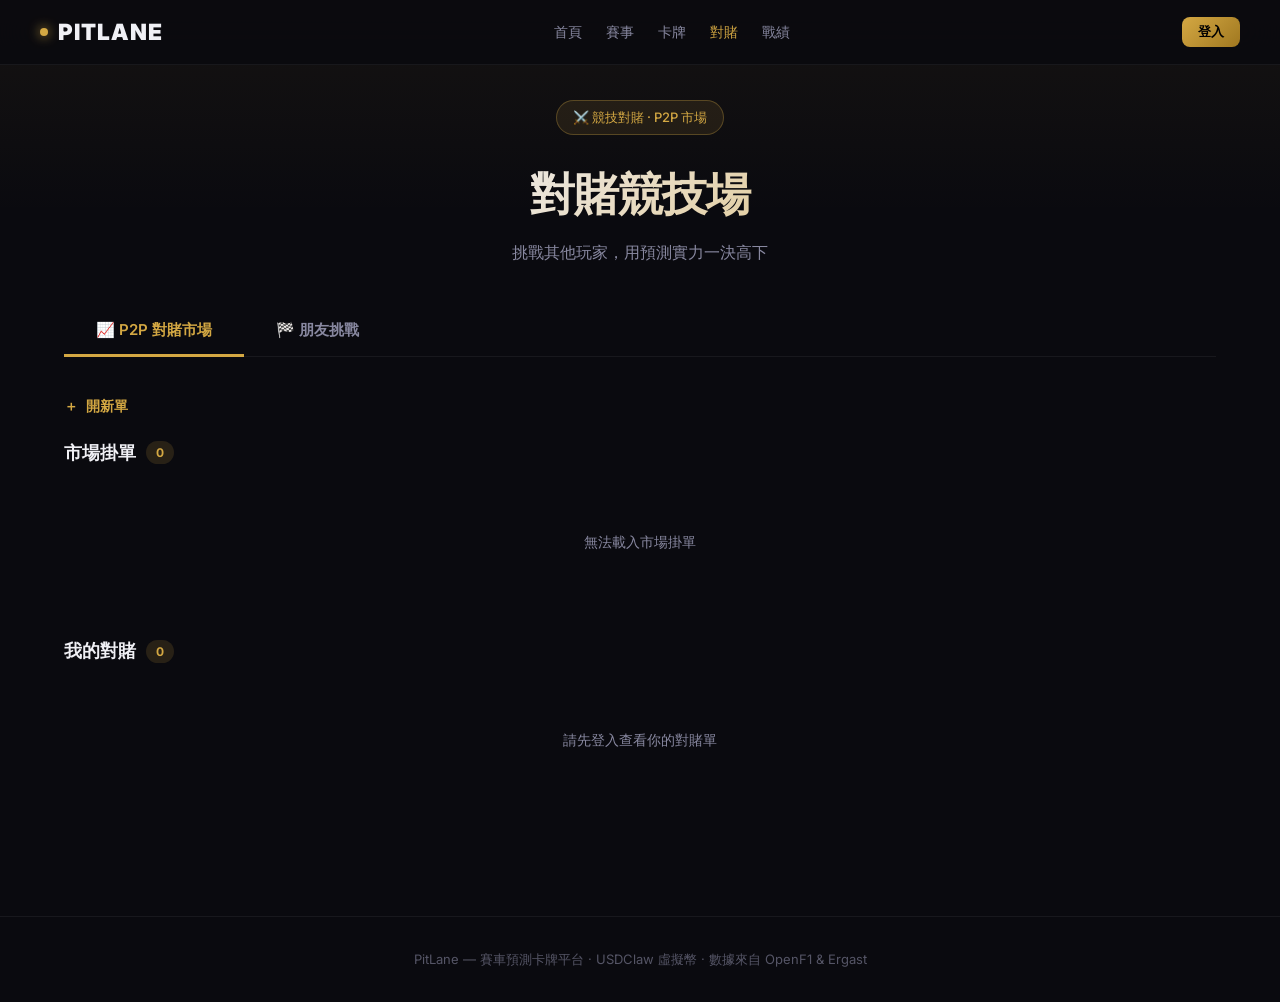
==== static/battle.html @ 436e1d00 "feat: PitLane v2 — 完整賽車預測平台，接近 PMF 後端新增： - 車手技能系統（被動+主動技能，15位車手完整資料） - 14條賽道完整資料庫（難度/超車/進站重要性/天氣/策略）" ====
<!DOCTYPE html>
<html lang="zh-TW">
<head>
<meta charset="UTF-8">
<meta name="viewport" content="width=device-width, initial-scale=1.0">
<title>PitLane — 對賭競技場</title>
<link href="https://fonts.googleapis.com/css2?family=Inter:wght@400;500;600;700;900&display=swap" rel="stylesheet">
<link rel="stylesheet" href="/static/assets/css/style.css">
<style>
/* ─── BATTLE PAGE SPECIFIC ─── */
.battle-hero {
  padding: 100px 0 40px;
  background: linear-gradient(180deg, rgba(212,168,67,0.06) 0%, transparent 70%);
  text-align: center;
}
.battle-hero h1 {
  font-size: 2.8rem; font-weight: 900;
  background: linear-gradient(135deg, var(--text-primary) 30%, var(--gold));
  -webkit-background-clip: text; -webkit-text-fill-color: transparent;
  margin-bottom: 10px;
}
.battle-hero p { color: var(--text-secondary); font-size: 1rem; }

/* ─── TABS ─── */
.tab-bar {
  display: flex; gap: 0; border-bottom: 1px solid var(--border);
  margin-bottom: 36px;
}
.tab-btn {
  padding: 14px 32px; background: transparent; border: none;
  color: var(--text-secondary); font-size: 15px; font-weight: 600;
  cursor: pointer; font-family: var(--font);
  border-bottom: 3px solid transparent; margin-bottom: -1px;
  transition: all 0.2s;
}
.tab-btn:hover { color: var(--text-primary); }
.tab-btn.active { color: var(--gold); border-bottom-color: var(--gold); }
.tab-pane { display: none; }
.tab-pane.active { display: block; }

/* ─── FORM PANEL ─── */
.form-panel {
  background: var(--bg-card); border: 1px solid var(--border-gold);
  border-radius: var(--radius); padding: 28px; margin-bottom: 28px;
}
.form-panel h3 { color: var(--gold); margin-bottom: 20px; font-size: 1.1rem; }
.form-row {
  display: grid; grid-template-columns: 1fr 1fr; gap: 16px; margin-bottom: 16px;
}
.form-row.three { grid-template-columns: 1fr 1fr 1fr; }
.form-group { display: flex; flex-direction: column; gap: 6px; }
.form-group label { color: var(--text-secondary); font-size: 13px; font-weight: 500; }
.form-group select,
.form-group input[type="number"],
.form-group input[type="text"] {
  padding: 10px 14px; background: var(--bg-secondary);
  border: 1px solid var(--border); border-radius: var(--radius-sm);
  color: var(--text-primary); font-size: 14px; font-family: var(--font);
  transition: border-color 0.2s;
}
.form-group select:focus,
.form-group input:focus { outline: none; border-color: var(--gold); }
.form-group select option { background: var(--bg-secondary); }
.form-actions-row {
  display: flex; gap: 12px; justify-content: flex-end; margin-top: 8px;
}
.form-toggle-btn {
  display: inline-flex; align-items: center; gap: 8px;
  padding: 0; background: none; border: none;
  color: var(--gold); font-size: 14px; font-weight: 600;
  cursor: pointer; font-family: var(--font);
  transition: color 0.2s;
}
.form-toggle-btn:hover { color: var(--gold-light); }

/* ─── ORDER LIST ─── */
.section-title {
  font-size: 1.1rem; font-weight: 700; margin-bottom: 16px;
  color: var(--text-primary); display: flex; align-items: center; gap: 10px;
}
.section-title .badge {
  background: rgba(212,168,67,0.15); color: var(--gold);
  padding: 2px 10px; border-radius: 20px; font-size: 12px; font-weight: 700;
}
.order-list { display: flex; flex-direction: column; gap: 10px; margin-bottom: 36px; }
.order-card {
  background: var(--bg-card); border: 1px solid var(--border);
  border-radius: var(--radius); padding: 16px 20px;
  display: flex; align-items: center; gap: 16px;
  transition: all 0.2s;
}
.order-card:hover { border-color: var(--border-gold); }
.order-card .order-creator {
  font-size: 13px; color: var(--text-secondary); min-width: 90px;
}
.order-card .order-prediction {
  flex: 1; font-weight: 700; font-size: 14px;
}
.order-card .order-prediction span { color: var(--gold); }
.order-card .order-odds {
  background: rgba(212,168,67,0.1); color: var(--gold);
  padding: 4px 12px; border-radius: 6px; font-weight: 800; font-size: 14px;
  min-width: 60px; text-align: center;
}
.order-card .order-amount {
  color: var(--text-secondary); font-size: 13px; min-width: 100px; text-align: right;
}
.order-card .order-actions { min-width: 80px; text-align: right; }
.order-card.my-order { border-color: rgba(59,130,246,0.3); }
.order-card.my-order .order-creator { color: var(--blue); }
.status-badge {
  display: inline-flex; align-items: center; gap: 4px;
  padding: 3px 10px; border-radius: 4px;
  font-size: 11px; font-weight: 700; text-transform: uppercase;
}
.status-open { background: rgba(52,211,153,0.12); color: var(--green); }
.status-matched { background: rgba(59,130,246,0.12); color: var(--blue); }
.status-settled { background: rgba(212,168,67,0.12); color: var(--gold); }
.status-cancelled { background: rgba(255,255,255,0.06); color: var(--text-muted); }
.empty-state {
  text-align: center; padding: 48px 0; color: var(--text-secondary); font-size: 14px;
}
.empty-state .empty-icon { font-size: 2.5rem; margin-bottom: 12px; opacity: 0.4; }

/* ─── CHALLENGE CARDS ─── */
.challenge-list { display: flex; flex-direction: column; gap: 10px; margin-bottom: 36px; }
.challenge-row {
  background: var(--bg-card); border: 1px solid var(--border);
  border-radius: var(--radius); padding: 16px 20px;
  display: flex; align-items: center; gap: 16px;
  transition: all 0.2s;
}
.challenge-row:hover { border-color: var(--border-gold); }
.challenge-code {
  font-family: 'Courier New', monospace; font-weight: 900;
  color: var(--gold); font-size: 16px; letter-spacing: 0.15em;
  background: rgba(212,168,67,0.08); padding: 4px 12px; border-radius: 6px;
  cursor: pointer; min-width: 110px; text-align: center;
  transition: background 0.2s;
}
.challenge-code:hover { background: rgba(212,168,67,0.16); }
.challenge-info { flex: 1; }
.challenge-info .ch-race { font-weight: 700; font-size: 14px; margin-bottom: 2px; }
.challenge-info .ch-meta { color: var(--text-secondary); font-size: 12px; }

/* ─── INVITE INPUT ROW ─── */
.invite-row {
  display: flex; gap: 10px; align-items: stretch;
  background: var(--bg-card); border: 1px solid var(--border);
  border-radius: var(--radius); padding: 20px;
  margin-bottom: 28px;
}
.invite-row input {
  flex: 1; padding: 10px 14px; background: var(--bg-secondary);
  border: 1px solid var(--border); border-radius: var(--radius-sm);
  color: var(--text-primary); font-size: 15px; font-family: 'Courier New', monospace;
  letter-spacing: 0.1em; text-transform: uppercase;
  transition: border-color 0.2s;
}
.invite-row input:focus { outline: none; border-color: var(--gold); }
.invite-row input::placeholder { text-transform: none; letter-spacing: normal; font-family: var(--font); color: var(--text-muted); }

/* ─── BATTLE ARENA ─── */
.battle-arena {
  background: var(--bg-card); border: 1px solid var(--border-gold);
  border-radius: var(--radius); padding: 40px 32px;
  margin-bottom: 28px; overflow: hidden; position: relative;
  min-height: 240px; display: flex; align-items: center; justify-content: center;
}
.battle-arena::before {
  content: ''; position: absolute; inset: 0;
  background: radial-gradient(ellipse at center, rgba(212,168,67,0.04) 0%, transparent 70%);
  pointer-events: none;
}
.arena-idle {
  text-align: center; color: var(--text-muted);
}
.arena-idle .arena-icon { font-size: 3.5rem; margin-bottom: 12px; opacity: 0.3; }
.arena-idle p { font-size: 14px; }

.battle-stage {
  display: flex; align-items: center; justify-content: center;
  gap: 0; width: 100%; position: relative;
}
.battle-fighter {
  display: flex; flex-direction: column; align-items: center; gap: 12px;
  flex: 1; max-width: 200px;
}
.battle-fighter-card {
  background: var(--bg-secondary); border: 2px solid var(--border);
  border-radius: var(--radius); padding: 20px; text-align: center;
  width: 160px;
  transition: all 0.4s;
}
.battle-fighter-card .f-number {
  font-size: 2.5rem; font-weight: 900; color: var(--gold); opacity: 0.2;
  margin-bottom: 4px;
}
.battle-fighter-card .f-name {
  font-weight: 700; font-size: 15px; margin-bottom: 2px;
}
.battle-fighter-card .f-user {
  font-size: 11px; color: var(--text-muted);
}
.battle-fighter-card.winner {
  border-color: var(--gold);
  box-shadow: 0 0 30px rgba(212,168,67,0.35);
  background: rgba(212,168,67,0.06);
}
.battle-fighter-card.loser {
  opacity: 0.35; filter: grayscale(60%);
}

/* left card slides in from left */
.fighter-left .battle-fighter-card {
  animation: slideInLeft 0.6s cubic-bezier(0.22,1,0.36,1) forwards;
}
/* right card slides in from right */
.fighter-right .battle-fighter-card {
  animation: slideInRight 0.6s cubic-bezier(0.22,1,0.36,1) forwards;
}
@keyframes slideInLeft {
  from { transform: translateX(-120px); opacity: 0; }
  to   { transform: translateX(0);      opacity: 1; }
}
@keyframes slideInRight {
  from { transform: translateX(120px);  opacity: 0; }
  to   { transform: translateX(0);      opacity: 1; }
}

/* VS center */
.battle-vs {
  font-size: 2rem; font-weight: 900; color: var(--gold);
  letter-spacing: 0.05em; position: relative; padding: 0 24px;
  flex-shrink: 0;
  animation: vsPulse 1.4s ease-in-out infinite;
}
.battle-vs::before, .battle-vs::after {
  content: ''; position: absolute; top: 50%; left: 50%;
  transform: translate(-50%, -50%);
  border-radius: 50%;
  background: rgba(212,168,67,0.12);
}
.battle-vs::before {
  width: 70px; height: 70px;
  animation: vsRing 1.4s ease-in-out infinite;
}
.battle-vs::after {
  width: 90px; height: 90px;
  animation: vsRing 1.4s ease-in-out 0.3s infinite;
}
@keyframes vsPulse {
  0%, 100% { text-shadow: 0 0 12px rgba(212,168,67,0.6); }
  50%       { text-shadow: 0 0 28px rgba(212,168,67,1), 0 0 50px rgba(212,168,67,0.4); }
}
@keyframes vsRing {
  0%   { opacity: 0.5; transform: translate(-50%,-50%) scale(0.8); }
  100% { opacity: 0;   transform: translate(-50%,-50%) scale(1.6); }
}

/* gold sparkle on winner */
.sparkle-container {
  position: absolute; inset: 0; pointer-events: none; overflow: hidden;
}
.sparkle {
  position: absolute; width: 6px; height: 6px;
  border-radius: 50%; background: var(--gold);
  animation: sparkleFly 1.2s ease-out forwards;
}
@keyframes sparkleFly {
  0%   { opacity: 1; transform: scale(1) translate(0,0); }
  100% { opacity: 0; transform: scale(0) var(--tx) var(--ty); }
}
.winner-label {
  font-size: 12px; font-weight: 800; color: var(--gold);
  text-transform: uppercase; letter-spacing: 0.1em;
  animation: fadeIn 0.4s ease;
}
@keyframes fadeIn {
  from { opacity: 0; transform: translateY(8px); }
  to   { opacity: 1; transform: translateY(0); }
}

/* ─── CODE SHARE BOX ─── */
.code-share-box {
  display: none;
  background: rgba(212,168,67,0.06); border: 1px solid var(--border-gold);
  border-radius: var(--radius); padding: 24px; text-align: center;
  margin-top: 20px;
}
.code-share-box.visible { display: block; }
.code-share-box .big-code {
  font-family: 'Courier New', monospace; font-size: 2.2rem;
  font-weight: 900; color: var(--gold); letter-spacing: 0.2em;
  margin: 12px 0; cursor: pointer;
}
.code-share-box p { color: var(--text-secondary); font-size: 13px; margin-bottom: 8px; }
.code-copied { color: var(--green) !important; font-size: 12px; height: 16px; }

/* ─── NOTIFICATION TOAST ─── */
.toast {
  position: fixed; bottom: 32px; right: 32px; z-index: 999;
  background: var(--bg-card); border: 1px solid var(--border-gold);
  border-radius: var(--radius-sm); padding: 14px 20px;
  color: var(--text-primary); font-size: 14px; font-weight: 500;
  box-shadow: var(--shadow); display: none;
  animation: toastSlide 0.3s ease;
}
.toast.show { display: block; }
@keyframes toastSlide {
  from { opacity: 0; transform: translateY(16px); }
  to   { opacity: 1; transform: translateY(0); }
}
.toast.success { border-color: rgba(52,211,153,0.4); }
.toast.error   { border-color: rgba(232,54,78,0.4); }

/* ─── RESULT BANNER ─── */
.result-msg {
  margin-top: 12px; padding: 14px 18px;
  border-radius: var(--radius-sm); font-size: 14px;
}
.result-msg.ok {
  background: rgba(52,211,153,0.1); border: 1px solid rgba(52,211,153,0.3);
  color: var(--green);
}
.result-msg.err {
  background: rgba(232,54,78,0.1); border: 1px solid rgba(232,54,78,0.3);
  color: var(--red);
}

/* ─── RESPONSIVE ─── */
@media (max-width: 768px) {
  .form-row { grid-template-columns: 1fr; }
  .form-row.three { grid-template-columns: 1fr; }
  .order-card { flex-wrap: wrap; }
  .battle-stage { flex-direction: column; gap: 16px; }
  .battle-vs { padding: 8px 0; }
  .tab-btn { padding: 12px 18px; font-size: 14px; }
}
</style>
</head>
<body>

<!-- NAV -->
<nav class="nav">
  <div class="nav-inner">
    <a href="/" class="nav-brand"><span class="dot"></span>PITLANE</a>
    <div class="nav-links">
      <a href="/">首頁</a>
      <a href="/race">賽事</a>
      <a href="/cards">卡牌</a>
      <a href="/battle" class="active">對賭</a>
      <a href="/profile">戰績</a>
    </div>
    <div id="nav-auth" class="nav-auth"></div>
  </div>
</nav>

<!-- AUTH MODAL -->
<div class="modal-overlay" id="modal-overlay">
  <div class="modal" id="auth-modal"></div>
</div>

<!-- TOAST -->
<div class="toast" id="toast"></div>

<!-- HERO -->
<div class="battle-hero">
  <div class="container">
    <div class="hero-badge">⚔️ 競技對賭 · P2P 市場</div>
    <h1>對賭競技場</h1>
    <p>挑戰其他玩家，用預測實力一決高下</p>
  </div>
</div>

<!-- MAIN CONTENT -->
<section style="padding-bottom:80px">
  <div class="container">

    <!-- TABS -->
    <div class="tab-bar">
      <button class="tab-btn active" onclick="switchTab('p2p')">📈 P2P 對賭市場</button>
      <button class="tab-btn" onclick="switchTab('challenge')">🏁 朋友挑戰</button>
    </div>

    <!-- ══════════ P2P TAB ══════════ -->
    <div class="tab-pane active" id="tab-p2p">

      <!-- Open Order Form -->
      <div style="margin-bottom:20px">
        <button class="form-toggle-btn" onclick="toggleP2PForm()">
          <span id="p2p-form-icon">＋</span>
          <span id="p2p-form-label">開新單</span>
        </button>
      </div>

      <div class="form-panel" id="p2p-form" style="display:none">
        <h3>➕ 開新對賭單</h3>
        <div class="form-row">
          <div class="form-group">
            <label>選擇賽事</label>
            <select id="p2p-race">
              <option value="">載入賽程中...</option>
            </select>
          </div>
          <div class="form-group">
            <label>預測冠軍</label>
            <select id="p2p-driver">
              <option value="">載入車手中...</option>
            </select>
          </div>
        </div>
        <div class="form-row">
          <div class="form-group">
            <label>你開的賠率（1.1 – 50）</label>
            <input type="number" id="p2p-odds" value="2.0" min="1.1" max="50" step="0.1" placeholder="例：2.0">
          </div>
          <div class="form-group">
            <label>下注金額（◆ USDClaw）</label>
            <input type="number" id="p2p-amount" value="500" min="100" placeholder="最少 100">
          </div>
        </div>
        <div id="p2p-create-result"></div>
        <div class="form-actions-row">
          <button class="btn btn-outline btn-sm" onclick="toggleP2PForm()">取消</button>
          <button class="btn btn-gold btn-sm" onclick="createP2POrder()">開單送出</button>
        </div>
      </div>

      <!-- Available Orders -->
      <div class="section-title">
        市場掛單
        <span class="badge" id="available-count">0</span>
      </div>
      <div class="order-list" id="available-orders">
        <div class="loading"><div class="spinner"></div><p>載入中...</p></div>
      </div>

      <!-- My Orders -->
      <div class="section-title" style="margin-top:36px">
        我的對賭
        <span class="badge" id="my-orders-count">0</span>
      </div>
      <div class="order-list" id="my-orders">
        <div class="loading"><div class="spinner"></div><p>載入中...</p></div>
      </div>

    </div><!-- /tab-p2p -->

    <!-- ══════════ CHALLENGE TAB ══════════ -->
    <div class="tab-pane" id="tab-challenge">

      <!-- Create Challenge Form -->
      <div style="margin-bottom:20px">
        <button class="form-toggle-btn" onclick="toggleChallengeForm()">
          <span id="ch-form-icon">＋</span>
          <span id="ch-form-label">建立挑戰房間</span>
        </button>
      </div>

      <div class="form-panel" id="ch-form" style="display:none">
        <h3>🏁 建立挑戰房間</h3>
        <div class="form-row three">
          <div class="form-group">
            <label>選擇賽事</label>
            <select id="ch-race">
              <option value="">載入中...</option>
            </select>
          </div>
          <div class="form-group">
            <label>你的預測冠軍</label>
            <select id="ch-driver">
              <option value="">載入中...</option>
            </select>
          </div>
          <div class="form-group">
            <label>下注金額（◆ USDClaw）</label>
            <input type="number" id="ch-amount" value="500" min="100" placeholder="最少 100">
          </div>
        </div>
        <div id="ch-create-result"></div>
        <div class="form-actions-row">
          <button class="btn btn-outline btn-sm" onclick="toggleChallengeForm()">取消</button>
          <button class="btn btn-gold btn-sm" onclick="createChallenge()">產生挑戰碼</button>
        </div>

        <!-- Generated Code -->
        <div class="code-share-box" id="code-share-box">
          <p>挑戰房間已建立！分享邀請碼給朋友：</p>
          <div class="big-code" id="generated-code" onclick="copyCode()" title="點擊複製">——————</div>
          <div class="code-copied" id="code-copied-msg"></div>
          <p style="margin-top:8px">朋友輸入邀請碼接受挑戰後，對賭即刻開始</p>
        </div>
      </div>

      <!-- Join by Invite Code -->
      <div class="section-title">輸入邀請碼加入</div>
      <div class="invite-row">
        <input type="text" id="invite-code-input" maxlength="8"
               placeholder="輸入 8 位邀請碼..."
               oninput="this.value=this.value.toUpperCase()"
               onkeydown="if(event.key==='Enter') joinChallenge()">
        <button class="btn btn-gold" onclick="joinChallenge()">接受挑戰</button>
      </div>
      <div id="join-result"></div>

      <!-- Battle Arena -->
      <div class="section-title" style="margin-top:32px">⚔️ 對戰舞台</div>
      <div class="battle-arena" id="battle-arena">
        <div class="sparkle-container" id="sparkle-container"></div>
        <div class="arena-idle" id="arena-idle">
          <div class="arena-icon">⚔️</div>
          <p>建立或接受挑戰後，對戰卡牌將在此飛入</p>
        </div>
        <div class="battle-stage" id="battle-stage" style="display:none">
          <div class="battle-fighter fighter-left" id="fighter-left">
            <div class="battle-fighter-card" id="left-card">
              <div class="f-number" id="left-num">#00</div>
              <div class="f-name" id="left-name">—</div>
              <div class="f-user" id="left-user">玩家</div>
            </div>
            <div id="left-label"></div>
          </div>
          <div class="battle-vs" id="battle-vs">VS</div>
          <div class="battle-fighter fighter-right" id="fighter-right">
            <div class="battle-fighter-card" id="right-card">
              <div class="f-number" id="right-num">#00</div>
              <div class="f-name" id="right-name">—</div>
              <div class="f-user" id="right-user">對手</div>
            </div>
            <div id="right-label"></div>
          </div>
        </div>
      </div>

      <!-- My Challenges -->
      <div class="section-title" style="margin-top:36px">
        我的挑戰
        <span class="badge" id="my-challenges-count">0</span>
      </div>
      <div class="challenge-list" id="my-challenges">
        <div class="loading"><div class="spinner"></div><p>載入中...</p></div>
      </div>

    </div><!-- /tab-challenge -->

  </div>
</section>

<footer class="footer">
  <div class="container">
    <p>PitLane — 賽車預測卡牌平台 · USDClaw 虛擬幣 · 數據來自 OpenF1 &amp; Ergast</p>
  </div>
</footer>

<script src="/static/assets/js/app.js"></script>
<script>
/* ═══════════════════════════════════════════
   battle.js — P2P + Challenge logic
   ═══════════════════════════════════════════ */

let races = [];
let drivers = [];
let p2pFormOpen = false;
let chFormOpen  = false;

// ─── TABS ───
function switchTab(name) {
  document.querySelectorAll('.tab-btn').forEach((b, i) => {
    b.classList.toggle('active', (i === 0 && name === 'p2p') || (i === 1 && name === 'challenge'));
  });
  document.getElementById('tab-p2p').classList.toggle('active', name === 'p2p');
  document.getElementById('tab-challenge').classList.toggle('active', name === 'challenge');
}

// ─── FORM TOGGLES ───
function toggleP2PForm() {
  p2pFormOpen = !p2pFormOpen;
  document.getElementById('p2p-form').style.display = p2pFormOpen ? 'block' : 'none';
  document.getElementById('p2p-form-icon').textContent  = p2pFormOpen ? '✕' : '＋';
  document.getElementById('p2p-form-label').textContent = p2pFormOpen ? '收起' : '開新單';
  if (p2pFormOpen) document.getElementById('p2p-create-result').innerHTML = '';
}

function toggleChallengeForm() {
  chFormOpen = !chFormOpen;
  document.getElementById('ch-form').style.display = chFormOpen ? 'block' : 'none';
  document.getElementById('ch-form-icon').textContent  = chFormOpen ? '✕' : '＋';
  document.getElementById('ch-form-label').textContent = chFormOpen ? '收起' : '建立挑戰房間';
  if (chFormOpen) {
    document.getElementById('ch-create-result').innerHTML = '';
    document.getElementById('code-share-box').classList.remove('visible');
  }
}

// ─── LOAD RACES & DRIVERS ───
async function loadFormData() {
  try {
    const data = await api('/api/races/schedule');
    races = (data.races || []).filter(r => r.date >= new Date().toISOString().slice(0, 10));
    const opts = races.length
      ? races.map(r => `<option value="${r.race_id || r.round}">${r.race_name} (R${r.round})</option>`).join('')
      : '<option value="">暫無賽程</option>';
    document.querySelectorAll('#p2p-race, #ch-race').forEach(el => { el.innerHTML = opts; });
  } catch (e) {
    document.querySelectorAll('#p2p-race, #ch-race').forEach(el => {
      el.innerHTML = '<option value="">無法載入賽程</option>';
    });
  }

  try {
    const data = await api('/api/drivers');
    drivers = data.drivers || [];
    const opts = drivers.slice(0, 20).map(d =>
      `<option value="${d.driver_id}">${d.name}</option>`
    ).join('');
    document.querySelectorAll('#p2p-driver, #ch-driver').forEach(el => { el.innerHTML = opts; });
  } catch (e) {
    document.querySelectorAll('#p2p-driver, #ch-driver').forEach(el => {
      el.innerHTML = '<option value="">無法載入車手</option>';
    });
  }
}

// ─── P2P: AVAILABLE ORDERS ───
async function loadAvailableOrders() {
  const el = document.getElementById('available-orders');
  try {
    const data = await api('/api/p2p/available');
    const orders = data.orders || data || [];
    document.getElementById('available-count').textContent = orders.length;
    if (!orders.length) {
      el.innerHTML = `<div class="empty-state"><div class="empty-icon">📋</div><p>目前市場無掛單，率先開單吧！</p></div>`;
      return;
    }
    el.innerHTML = orders.map(o => orderCardHTML(o, 'available')).join('');
  } catch (e) {
    el.innerHTML = `<div class="empty-state"><p>無法載入市場掛單</p></div>`;
  }
}

// ─── P2P: MY ORDERS ───
async function loadMyOrders() {
  const el = document.getElementById('my-orders');
  if (!user) {
    el.innerHTML = `<div class="empty-state"><p>請先登入查看你的對賭單</p></div>`;
    return;
  }
  try {
    const data = await api('/api/p2p/my');
    const orders = data.orders || data || [];
    document.getElementById('my-orders-count').textContent = orders.length;
    if (!orders.length) {
      el.innerHTML = `<div class="empty-state"><div class="empty-icon">📝</div><p>你還沒有對賭單，開新單試試！</p></div>`;
      return;
    }
    el.innerHTML = orders.map(o => orderCardHTML(o, 'my')).join('');
  } catch (e) {
    el.innerHTML = `<div class="empty-state"><p>無法載入你的對賭單</p></div>`;
  }
}

function orderCardHTML(o, type) {
  const statusMap = {
    open:      { cls: 'status-open',      label: '開單中' },
    matched:   { cls: 'status-matched',   label: '已匹配' },
    settled:   { cls: 'status-settled',   label: '已結算' },
    cancelled: { cls: 'status-cancelled', label: '已取消' },
  };
  const s = statusMap[o.status] || statusMap.open;
  const isOwn = type === 'my';
  const canAccept = type === 'available' && o.status === 'open';
  return `
    <div class="order-card ${isOwn ? 'my-order' : ''}">
      <div class="order-creator">${isOwn ? '我' : (o.creator_username || o.creator || '匿名')}</div>
      <div class="order-prediction">預測 <span>${o.prediction_name || o.prediction || '—'}</span> 奪冠<br>
        <small style="color:var(--text-muted);font-size:11px">${o.race_name || ''}</small>
      </div>
      <div class="order-odds">x${Number(o.odds || 1).toFixed(2)}</div>
      <div class="order-amount">
        ◆ ${formatNum(o.amount)}<br>
        <small style="font-size:11px;color:var(--text-muted)">接單需 ◆${formatNum(Math.floor((o.amount || 0) / (o.odds || 1)))}</small>
      </div>
      <div class="order-actions">
        ${canAccept
          ? `<button class="btn btn-gold btn-sm" onclick="acceptOrder('${o.order_id || o.id}')">接單</button>`
          : `<span class="status-badge ${s.cls}">${s.label}</span>`
        }
      </div>
    </div>
  `;
}

// ─── P2P: CREATE ORDER ───
async function createP2POrder() {
  if (!user) { showModal('login'); return; }
  const raceVal   = document.getElementById('p2p-race').value;
  const driverVal = document.getElementById('p2p-driver').value;
  const oddsVal   = parseFloat(document.getElementById('p2p-odds').value);
  const amtVal    = parseInt(document.getElementById('p2p-amount').value);
  const resultEl  = document.getElementById('p2p-create-result');

  if (!raceVal || !driverVal) { resultEl.innerHTML = '<div class="result-msg err">請選擇賽事和車手</div>'; return; }
  if (!oddsVal || oddsVal < 1.1 || oddsVal > 50) { resultEl.innerHTML = '<div class="result-msg err">賠率需在 1.1 到 50 之間</div>'; return; }
  if (!amtVal || amtVal < 100) { resultEl.innerHTML = '<div class="result-msg err">最低下注金額 ◆ 100</div>'; return; }

  const raceObj = races.find(r => String(r.race_id || r.round) === String(raceVal));
  const driverObj = drivers.find(d => String(d.driver_id) === String(driverVal));

  try {
    const res = await api('/api/p2p/create', {
      method: 'POST',
      body: JSON.stringify({
        race_id: raceVal,
        race_name: raceObj?.race_name || raceVal,
        prediction: driverVal,
        prediction_name: driverObj?.name || driverVal,
        odds: oddsVal,
        amount: amtVal,
      }),
    });
    resultEl.innerHTML = `<div class="result-msg ok">✓ 開單成功！等待其他玩家接單。</div>`;
    toggleP2PForm();
    showToast('對賭單已掛出，等待接手！', 'success');
    loadAvailableOrders();
    loadMyOrders();
    refreshBalance();
  } catch (e) {
    resultEl.innerHTML = `<div class="result-msg err">${e.message}</div>`;
  }
}

// ─── P2P: ACCEPT ORDER ───
async function acceptOrder(orderId) {
  if (!user) { showModal('login'); return; }
  try {
    await api('/api/p2p/accept', {
      method: 'POST',
      body: JSON.stringify({ order_id: orderId }),
    });
    showToast('接單成功！對賭已確認。', 'success');
    loadAvailableOrders();
    loadMyOrders();
    refreshBalance();
  } catch (e) {
    showToast(e.message, 'error');
  }
}

// ─── CHALLENGE: CREATE ───
async function createChallenge() {
  if (!user) { showModal('login'); return; }
  const raceVal   = document.getElementById('ch-race').value;
  const driverVal = document.getElementById('ch-driver').value;
  const amtVal    = parseInt(document.getElementById('ch-amount').value);
  const resultEl  = document.getElementById('ch-create-result');

  if (!raceVal || !driverVal) { resultEl.innerHTML = '<div class="result-msg err">請選擇賽事和車手</div>'; return; }
  if (!amtVal || amtVal < 100) { resultEl.innerHTML = '<div class="result-msg err">最低下注金額 ◆ 100</div>'; return; }

  const raceObj   = races.find(r => String(r.race_id || r.round) === String(raceVal));
  const driverObj = drivers.find(d => String(d.driver_id) === String(driverVal));

  try {
    const res = await api('/api/challenge/create', {
      method: 'POST',
      body: JSON.stringify({
        race_id: raceVal,
        race_name: raceObj?.race_name || raceVal,
        prediction: driverVal,
        prediction_name: driverObj?.name || driverVal,
        amount: amtVal,
      }),
    });
    const code = res.invite_code || res.code || '????????';
    document.getElementById('generated-code').textContent = code;
    document.getElementById('code-share-box').classList.add('visible');
    resultEl.innerHTML = '';
    showBattleStage({
      leftName: driverObj?.name || driverVal,
      leftNum: driverObj?.number || '??',
      leftUser: user.username,
      rightName: '?',
      rightNum: '?',
      rightUser: '等待對手',
      winner: null,
    });
    loadMyChallenges();
    refreshBalance();
  } catch (e) {
    resultEl.innerHTML = `<div class="result-msg err">${e.message}</div>`;
  }
}

function copyCode() {
  const code = document.getElementById('generated-code').textContent.trim();
  navigator.clipboard.writeText(code).then(() => {
    const msg = document.getElementById('code-copied-msg');
    msg.textContent = '✓ 已複製！';
    setTimeout(() => { msg.textContent = ''; }, 2000);
  }).catch(() => {});
}

// ─── CHALLENGE: JOIN ───
async function joinChallenge() {
  if (!user) { showModal('login'); return; }
  const code = document.getElementById('invite-code-input').value.trim().toUpperCase();
  const resultEl = document.getElementById('join-result');
  if (code.length < 4) { resultEl.innerHTML = '<div class="result-msg err" style="margin-top:12px">請輸入有效邀請碼</div>'; return; }

  try {
    const res = await api('/api/challenge/join', {
      method: 'POST',
      body: JSON.stringify({ invite_code: code }),
    });
    document.getElementById('invite-code-input').value = '';
    resultEl.innerHTML = `<div class="result-msg ok" style="margin-top:12px">✓ 已加入挑戰！對戰即將開始。</div>`;

    showBattleStage({
      leftName:  res.creator_prediction_name || res.creator_prediction || '—',
      leftNum:   res.creator_driver_number || '??',
      leftUser:  res.creator_username || '對手',
      rightName: res.joiner_prediction_name || res.joiner_prediction || '—',
      rightNum:  res.joiner_driver_number || '??',
      rightUser: user.username,
      winner: null,
    });
    loadMyChallenges();
    refreshBalance();
    showToast('成功加入挑戰！', 'success');
  } catch (e) {
    resultEl.innerHTML = `<div class="result-msg err" style="margin-top:12px">${e.message}</div>`;
  }
}

// ─── CHALLENGE: MY LIST ───
async function loadMyChallenges() {
  const el = document.getElementById('my-challenges');
  if (!user) {
    el.innerHTML = `<div class="empty-state"><p>請先登入查看你的挑戰</p></div>`;
    return;
  }
  try {
    const data = await api('/api/challenge/my/list');
    const challenges = data.challenges || data || [];
    document.getElementById('my-challenges-count').textContent = challenges.length;
    if (!challenges.length) {
      el.innerHTML = `<div class="empty-state"><div class="empty-icon">🏁</div><p>你還沒有挑戰記錄，建立或加入一個吧！</p></div>`;
      return;
    }
    el.innerHTML = challenges.map(c => challengeRowHTML(c)).join('');
  } catch (e) {
    el.innerHTML = `<div class="empty-state"><p>無法載入挑戰記錄</p></div>`;
  }
}

function challengeRowHTML(c) {
  const statusMap = {
    waiting:  { cls: 'status-open',    label: '等待加入' },
    active:   { cls: 'status-matched', label: '進行中' },
    settled:  { cls: 'status-settled', label: '已結算' },
    expired:  { cls: 'status-cancelled', label: '已過期' },
  };
  const s = statusMap[c.status] || statusMap.waiting;
  const isCreator = c.creator_username === (user?.username);
  const myPrediction = isCreator
    ? (c.creator_prediction_name || c.creator_prediction)
    : (c.joiner_prediction_name  || c.joiner_prediction);
  const vsUser = isCreator
    ? (c.joiner_username || '等待對手')
    : (c.creator_username || '對手');

  return `
    <div class="challenge-row">
      <div class="challenge-code" onclick="copyChallengeCode('${c.invite_code}')"
           title="點擊複製邀請碼">${c.invite_code || '——'}</div>
      <div class="challenge-info">
        <div class="ch-race">${c.race_name || '未知賽事'}</div>
        <div class="ch-meta">
          我押 <strong style="color:var(--gold)">${myPrediction || '—'}</strong>
          · vs ${vsUser}
          · ◆ ${formatNum(c.amount)}
        </div>
      </div>
      <span class="status-badge ${s.cls}">${s.label}</span>
      ${c.status === 'active' || c.status === 'settled'
        ? `<button class="btn btn-outline btn-sm" onclick="viewBattle('${c.challenge_id || c.id}')">查看對戰</button>`
        : (c.status === 'waiting' && !c.joiner_username
            ? `<button class="btn btn-outline btn-sm" onclick="copyChallengeCode('${c.invite_code}')">複製邀請碼</button>`
            : '')
      }
    </div>
  `;
}

function copyChallengeCode(code) {
  if (!code || code === '——') return;
  navigator.clipboard.writeText(code).then(() => showToast(`邀請碼 ${code} 已複製`, 'success')).catch(() => {});
}

// ─── VIEW BATTLE ───
async function viewBattle(challengeId) {
  try {
    const c = await api(`/api/challenge/${challengeId}`);
    showBattleStage({
      leftName:  c.creator_prediction_name || c.creator_prediction || '—',
      leftNum:   c.creator_driver_number || '??',
      leftUser:  c.creator_username || '玩家 1',
      rightName: c.joiner_prediction_name  || c.joiner_prediction  || '—',
      rightNum:  c.joiner_driver_number || '??',
      rightUser: c.joiner_username  || '玩家 2',
      winner:    c.winner_username || null,
    });
    // Switch to challenge tab and scroll to arena
    switchTab('challenge');
    document.getElementById('battle-arena').scrollIntoView({ behavior: 'smooth', block: 'center' });
  } catch (e) {
    showToast('無法載入對戰資訊', 'error');
  }
}

// ─── BATTLE STAGE ANIMATION ───
function showBattleStage({ leftName, leftNum, leftUser, rightName, rightNum, rightUser, winner }) {
  document.getElementById('arena-idle').style.display = 'none';
  const stage = document.getElementById('battle-stage');
  stage.style.display = 'flex';

  // Reset animation by re-cloning
  const leftCard  = document.getElementById('left-card');
  const rightCard = document.getElementById('right-card');

  document.getElementById('left-name').textContent  = leftName;
  document.getElementById('left-num').textContent   = `#${leftNum}`;
  document.getElementById('left-user').textContent  = leftUser;
  document.getElementById('right-name').textContent = rightName === '?' ? '???' : rightName;
  document.getElementById('right-num').textContent  = rightNum === '?' ? '#??' : `#${rightNum}`;
  document.getElementById('right-user').textContent = rightUser;

  // Re-trigger animation
  leftCard.style.animation  = 'none';
  rightCard.style.animation = 'none';
  leftCard.offsetHeight; // reflow
  rightCard.offsetHeight;
  leftCard.style.animation  = '';
  rightCard.style.animation = '';

  // Clear old winner styles
  leftCard.classList.remove('winner', 'loser');
  rightCard.classList.remove('winner', 'loser');
  document.getElementById('left-label').innerHTML  = '';
  document.getElementById('right-label').innerHTML = '';

  if (winner) {
    setTimeout(() => revealWinner(winner, leftUser, rightUser), 900);
  }
}

function revealWinner(winnerUsername, leftUser, rightUser) {
  const leftCard  = document.getElementById('left-card');
  const rightCard = document.getElementById('right-card');
  const leftLabel  = document.getElementById('left-label');
  const rightLabel = document.getElementById('right-label');

  if (winnerUsername === leftUser) {
    leftCard.classList.add('winner');
    rightCard.classList.add('loser');
    leftLabel.innerHTML  = '<span class="winner-label">🏆 勝利</span>';
    rightLabel.innerHTML = '<span style="color:var(--text-muted);font-size:12px">落敗</span>';
    spawnSparkles('left-card');
  } else if (winnerUsername === rightUser) {
    rightCard.classList.add('winner');
    leftCard.classList.add('loser');
    rightLabel.innerHTML = '<span class="winner-label">🏆 勝利</span>';
    leftLabel.innerHTML  = '<span style="color:var(--text-muted);font-size:12px">落敗</span>';
    spawnSparkles('right-card');
  }
}

function spawnSparkles(cardId) {
  const container = document.getElementById('sparkle-container');
  const card = document.getElementById(cardId);
  const arena = document.getElementById('battle-arena');
  const arenaRect = arena.getBoundingClientRect();
  const cardRect  = card.getBoundingClientRect();

  const cx = cardRect.left - arenaRect.left + cardRect.width / 2;
  const cy = cardRect.top  - arenaRect.top  + cardRect.height / 2;

  for (let i = 0; i < 22; i++) {
    const sp = document.createElement('div');
    sp.className = 'sparkle';
    const angle = (i / 22) * 2 * Math.PI + (Math.random() * 0.5);
    const dist  = 60 + Math.random() * 80;
    const tx = Math.cos(angle) * dist;
    const ty = Math.sin(angle) * dist;
    sp.style.cssText = `
      left:${cx - 3}px; top:${cy - 3}px;
      --tx:translateX(${tx}px); --ty:translateY(${ty}px);
      width:${4 + Math.random() * 5}px; height:${4 + Math.random() * 5}px;
      animation-delay:${Math.random() * 0.3}s;
      animation-duration:${0.9 + Math.random() * 0.5}s;
      background: ${Math.random() > 0.5 ? 'var(--gold)' : 'var(--gold-light)'};
    `;
    container.appendChild(sp);
  }
  // Clean up after animation
  setTimeout(() => { container.innerHTML = ''; }, 2000);
}

// ─── TOAST ───
let toastTimer = null;
function showToast(msg, type = '') {
  const el = document.getElementById('toast');
  el.textContent = msg;
  el.className = `toast show${type ? ' ' + type : ''}`;
  clearTimeout(toastTimer);
  toastTimer = setTimeout(() => { el.classList.remove('show'); }, 3200);
}

// ─── INIT ───
async function initPage() {
  loadFormData();
  loadAvailableOrders();
  loadMyOrders();
  loadMyChallenges();
}

document.addEventListener('DOMContentLoaded', initPage);
</script>
</body>
</html>
---- static/assets/css/style.css ----
/* ═══════════════════════════════════════════
   PitLane — Racing Prediction Card Platform
   Dark + Gold theme, F1 atmosphere
   ═══════════════════════════════════════════ */

:root {
  --bg-primary: #0a0a0f;
  --bg-secondary: #12121a;
  --bg-card: #1a1a25;
  --bg-card-hover: #222233;
  --gold: #d4a843;
  --gold-light: #f0d078;
  --gold-dark: #a07820;
  --red: #e8364e;
  --green: #34d399;
  --blue: #3b82f6;
  --text-primary: #f0f0f5;
  --text-secondary: #8888a0;
  --text-muted: #555566;
  --border: rgba(255,255,255,0.06);
  --border-gold: rgba(212,168,67,0.3);
  --radius: 12px;
  --radius-sm: 8px;
  --shadow: 0 4px 24px rgba(0,0,0,0.4);
  --font: 'Inter', -apple-system, BlinkMacSystemFont, sans-serif;
}

* { margin: 0; padding: 0; box-sizing: border-box; }

body {
  font-family: var(--font);
  background: var(--bg-primary);
  color: var(--text-primary);
  line-height: 1.6;
  min-height: 100vh;
  -webkit-font-smoothing: antialiased;
}

/* ─── SCROLLBAR ─── */
::-webkit-scrollbar { width: 6px; }
::-webkit-scrollbar-track { background: var(--bg-primary); }
::-webkit-scrollbar-thumb { background: var(--text-muted); border-radius: 3px; }

/* ─── TYPOGRAPHY ─── */
h1, h2, h3, h4 { font-weight: 700; letter-spacing: -0.02em; }
h1 { font-size: 2.5rem; }
h2 { font-size: 1.75rem; }
h3 { font-size: 1.25rem; }
a { color: var(--gold); text-decoration: none; transition: color 0.2s; }
a:hover { color: var(--gold-light); }

/* ─── LAYOUT ─── */
.container { max-width: 1200px; margin: 0 auto; padding: 0 24px; }

/* ─── NAV ─── */
.nav {
  position: fixed; top: 0; left: 0; right: 0; z-index: 100;
  background: rgba(10,10,15,0.9);
  backdrop-filter: blur(20px);
  border-bottom: 1px solid var(--border);
  padding: 0 24px;
}
.nav-inner {
  max-width: 1200px; margin: 0 auto;
  display: flex; align-items: center; justify-content: space-between;
  height: 64px;
}
.nav-brand {
  display: flex; align-items: center; gap: 10px;
  font-size: 1.4rem; font-weight: 900; color: var(--text-primary);
  letter-spacing: 0.05em;
}
.nav-brand .dot {
  width: 8px; height: 8px; border-radius: 50%;
  background: var(--gold);
  box-shadow: 0 0 12px var(--gold);
  animation: pulse 2s infinite;
}
@keyframes pulse {
  0%, 100% { opacity: 1; }
  50% { opacity: 0.4; }
}
.nav-links { display: flex; gap: 24px; align-items: center; }
.nav-links a {
  color: var(--text-secondary); font-size: 14px; font-weight: 500;
  transition: color 0.2s; padding: 8px 0;
}
.nav-links a:hover, .nav-links a.active { color: var(--gold); }
.nav-auth { display: flex; gap: 12px; align-items: center; }
.nav-coins {
  color: var(--gold); font-weight: 700; font-size: 14px;
  display: flex; align-items: center; gap: 6px;
}

/* ─── BUTTONS ─── */
.btn {
  display: inline-flex; align-items: center; justify-content: center;
  gap: 8px; padding: 10px 24px; border-radius: var(--radius-sm);
  font-weight: 600; font-size: 14px; cursor: pointer;
  transition: all 0.2s; border: none; font-family: var(--font);
}
.btn-gold {
  background: linear-gradient(135deg, var(--gold), var(--gold-dark));
  color: #000;
}
.btn-gold:hover { box-shadow: 0 0 20px rgba(212,168,67,0.3); transform: translateY(-1px); }
.btn-outline {
  background: transparent; border: 1px solid var(--border);
  color: var(--text-primary);
}
.btn-outline:hover { border-color: var(--gold); color: var(--gold); }
.btn-sm { padding: 6px 16px; font-size: 13px; }
.btn-red { background: var(--red); color: #fff; }

/* ─── HERO ─── */
.hero {
  padding: 140px 0 80px; text-align: center;
  background: linear-gradient(180deg, rgba(212,168,67,0.05) 0%, transparent 60%);
}
.hero-badge {
  display: inline-flex; align-items: center; gap: 8px;
  padding: 6px 16px; border-radius: 20px;
  background: rgba(212,168,67,0.1); border: 1px solid var(--border-gold);
  color: var(--gold); font-size: 13px; font-weight: 500;
  margin-bottom: 24px;
}
.hero h1 {
  font-size: 3.5rem; font-weight: 900;
  background: linear-gradient(135deg, var(--text-primary) 30%, var(--gold));
  -webkit-background-clip: text; -webkit-text-fill-color: transparent;
  margin-bottom: 16px; line-height: 1.1;
}
.hero p {
  color: var(--text-secondary); font-size: 1.2rem;
  max-width: 600px; margin: 0 auto 40px;
}
.hero-actions { display: flex; gap: 16px; justify-content: center; }

/* ─── SECTION ─── */
.section { padding: 80px 0; }
.section-header {
  text-align: center; margin-bottom: 48px;
}
.section-header h2 { margin-bottom: 8px; }
.section-header p { color: var(--text-secondary); }

/* ─── CARDS GRID ─── */
.card-grid {
  display: grid; grid-template-columns: repeat(auto-fill, minmax(280px, 1fr));
  gap: 20px;
}

/* ─── DRIVER CARD ─── */
.driver-card {
  background: var(--bg-card); border: 1px solid var(--border);
  border-radius: var(--radius); padding: 24px;
  transition: all 0.3s; cursor: pointer; position: relative;
  overflow: hidden;
}
.driver-card:hover {
  border-color: var(--border-gold);
  transform: translateY(-4px);
  box-shadow: 0 8px 32px rgba(212,168,67,0.1);
}
.driver-card::before {
  content: ''; position: absolute; top: 0; left: 0; right: 0;
  height: 3px;
  background: linear-gradient(90deg, var(--gold), transparent);
}
.driver-card .number {
  font-size: 3rem; font-weight: 900; color: var(--gold);
  opacity: 0.15; position: absolute; top: 10px; right: 20px;
}
.driver-card .name {
  font-size: 1.1rem; font-weight: 700; margin-bottom: 4px;
}
.driver-card .team {
  font-size: 0.85rem; color: var(--text-secondary); margin-bottom: 16px;
}

/* ─── STAT BARS ─── */
.stat-row {
  display: flex; align-items: center; gap: 8px;
  margin-bottom: 8px; font-size: 13px;
}
.stat-label {
  width: 80px; color: var(--text-secondary); flex-shrink: 0;
  font-size: 12px;
}
.stat-bar {
  flex: 1; height: 6px; background: rgba(255,255,255,0.06);
  border-radius: 3px; overflow: hidden;
}
.stat-bar-fill {
  height: 100%; border-radius: 3px;
  transition: width 0.8s cubic-bezier(0.22, 1, 0.36, 1);
}
.stat-value { width: 30px; text-align: right; font-weight: 600; font-size: 12px; }

.stat-bar-fill.high { background: linear-gradient(90deg, var(--gold), var(--gold-light)); }
.stat-bar-fill.mid { background: linear-gradient(90deg, var(--blue), #60a5fa); }
.stat-bar-fill.low { background: linear-gradient(90deg, var(--text-muted), var(--text-secondary)); }

/* ─── RACE INFO ─── */
.race-banner {
  background: var(--bg-card); border: 1px solid var(--border);
  border-radius: var(--radius); padding: 32px;
  display: flex; align-items: center; justify-content: space-between;
  gap: 24px; margin-bottom: 40px;
}
.race-banner .race-info h3 { font-size: 1.5rem; margin-bottom: 4px; }
.race-banner .race-meta {
  display: flex; gap: 20px; color: var(--text-secondary); font-size: 14px;
}
.race-banner .race-meta span { display: flex; align-items: center; gap: 6px; }

/* ─── RARITY BADGES ─── */
.rarity-badge {
  display: inline-flex; align-items: center; gap: 4px;
  padding: 3px 10px; border-radius: 4px;
  font-size: 11px; font-weight: 700; text-transform: uppercase;
  letter-spacing: 0.05em;
}
.rarity-silverstone { background: rgba(160,160,180,0.15); color: #a0a0b4; }
.rarity-monza { background: rgba(59,130,246,0.15); color: #60a5fa; }
.rarity-suzuka { background: rgba(168,85,247,0.15); color: #a855f7; }
.rarity-monaco { background: rgba(212,168,67,0.15); color: var(--gold); }

/* ─── BET PANEL ─── */
.bet-panel {
  background: var(--bg-card); border: 1px solid var(--border-gold);
  border-radius: var(--radius); padding: 24px;
}
.bet-panel h3 { color: var(--gold); margin-bottom: 16px; }
.bet-driver-select {
  display: grid; grid-template-columns: repeat(auto-fill, minmax(200px, 1fr));
  gap: 10px; margin-bottom: 20px;
}
.bet-option {
  padding: 12px 16px; border-radius: var(--radius-sm);
  border: 1px solid var(--border); background: var(--bg-secondary);
  cursor: pointer; transition: all 0.2s;
  display: flex; justify-content: space-between; align-items: center;
}
.bet-option:hover { border-color: var(--gold); }
.bet-option.selected {
  border-color: var(--gold); background: rgba(212,168,67,0.08);
}
.bet-option .driver-name { font-weight: 600; font-size: 14px; }
.bet-option .odds { color: var(--gold); font-weight: 700; }

.bet-amount-row {
  display: flex; gap: 12px; align-items: center; margin-bottom: 16px;
}
.bet-amount-row input {
  flex: 1; padding: 10px 16px; background: var(--bg-secondary);
  border: 1px solid var(--border); border-radius: var(--radius-sm);
  color: var(--text-primary); font-size: 16px; font-family: var(--font);
}
.bet-amount-row input:focus { outline: none; border-color: var(--gold); }
.bet-quick-amounts { display: flex; gap: 8px; }
.bet-quick-amounts button {
  padding: 6px 12px; border-radius: var(--radius-sm);
  background: var(--bg-secondary); border: 1px solid var(--border);
  color: var(--text-secondary); cursor: pointer; font-size: 13px;
  transition: all 0.2s; font-family: var(--font);
}
.bet-quick-amounts button:hover { border-color: var(--gold); color: var(--gold); }

/* ─── MODAL ─── */
.modal-overlay {
  position: fixed; inset: 0; z-index: 200;
  background: rgba(0,0,0,0.7); backdrop-filter: blur(4px);
  display: none; align-items: center; justify-content: center;
}
.modal-overlay.active { display: flex; }
.modal {
  background: var(--bg-card); border: 1px solid var(--border);
  border-radius: var(--radius); padding: 32px;
  max-width: 440px; width: 90%;
}
.modal h2 { margin-bottom: 20px; text-align: center; }
.modal .form-group { margin-bottom: 16px; }
.modal label {
  display: block; margin-bottom: 6px;
  color: var(--text-secondary); font-size: 13px; font-weight: 500;
}
.modal input {
  width: 100%; padding: 10px 14px; background: var(--bg-secondary);
  border: 1px solid var(--border); border-radius: var(--radius-sm);
  color: var(--text-primary); font-size: 14px; font-family: var(--font);
}
.modal input:focus { outline: none; border-color: var(--gold); }
.modal .form-actions {
  display: flex; gap: 12px; margin-top: 24px;
}
.modal .form-actions .btn { flex: 1; }
.modal .error-msg { color: var(--red); font-size: 13px; margin-top: 8px; }
.modal .switch-link {
  text-align: center; margin-top: 16px; font-size: 13px; color: var(--text-secondary);
}

/* ─── FEATURES ─── */
.features {
  display: grid; grid-template-columns: repeat(3, 1fr); gap: 24px;
}
.feature-card {
  background: var(--bg-card); border: 1px solid var(--border);
  border-radius: var(--radius); padding: 28px; text-align: center;
  transition: all 0.3s;
}
.feature-card:hover {
  border-color: var(--border-gold);
  transform: translateY(-2px);
}
.feature-icon {
  font-size: 2.5rem; margin-bottom: 16px;
  display: block;
}
.feature-card h3 { margin-bottom: 8px; }
.feature-card p { color: var(--text-secondary); font-size: 14px; }

/* ─── HOW IT WORKS ─── */
.steps {
  display: grid; grid-template-columns: repeat(4, 1fr); gap: 20px;
}
.step {
  text-align: center; padding: 24px;
}
.step-num {
  width: 40px; height: 40px; border-radius: 50%;
  background: rgba(212,168,67,0.15); color: var(--gold);
  display: flex; align-items: center; justify-content: center;
  font-weight: 900; font-size: 18px; margin: 0 auto 16px;
}
.step h4 { margin-bottom: 8px; }
.step p { color: var(--text-secondary); font-size: 13px; }

/* ─── FOOTER ─── */
.footer {
  border-top: 1px solid var(--border);
  padding: 32px 0; text-align: center;
  color: var(--text-muted); font-size: 13px;
}

/* ─── LOADING ─── */
.loading {
  text-align: center; padding: 60px 0; color: var(--text-secondary);
}
.spinner {
  width: 32px; height: 32px; border: 3px solid var(--border);
  border-top-color: var(--gold); border-radius: 50%;
  animation: spin 0.8s linear infinite;
  margin: 0 auto 12px;
}
@keyframes spin { to { transform: rotate(360deg); } }

/* ─── RESPONSIVE ─── */
@media (max-width: 768px) {
  .hero h1 { font-size: 2.2rem; }
  .features { grid-template-columns: 1fr; }
  .steps { grid-template-columns: repeat(2, 1fr); }
  .race-banner { flex-direction: column; text-align: center; }
  .nav-links { display: none; }
  .card-grid { grid-template-columns: 1fr; }
}
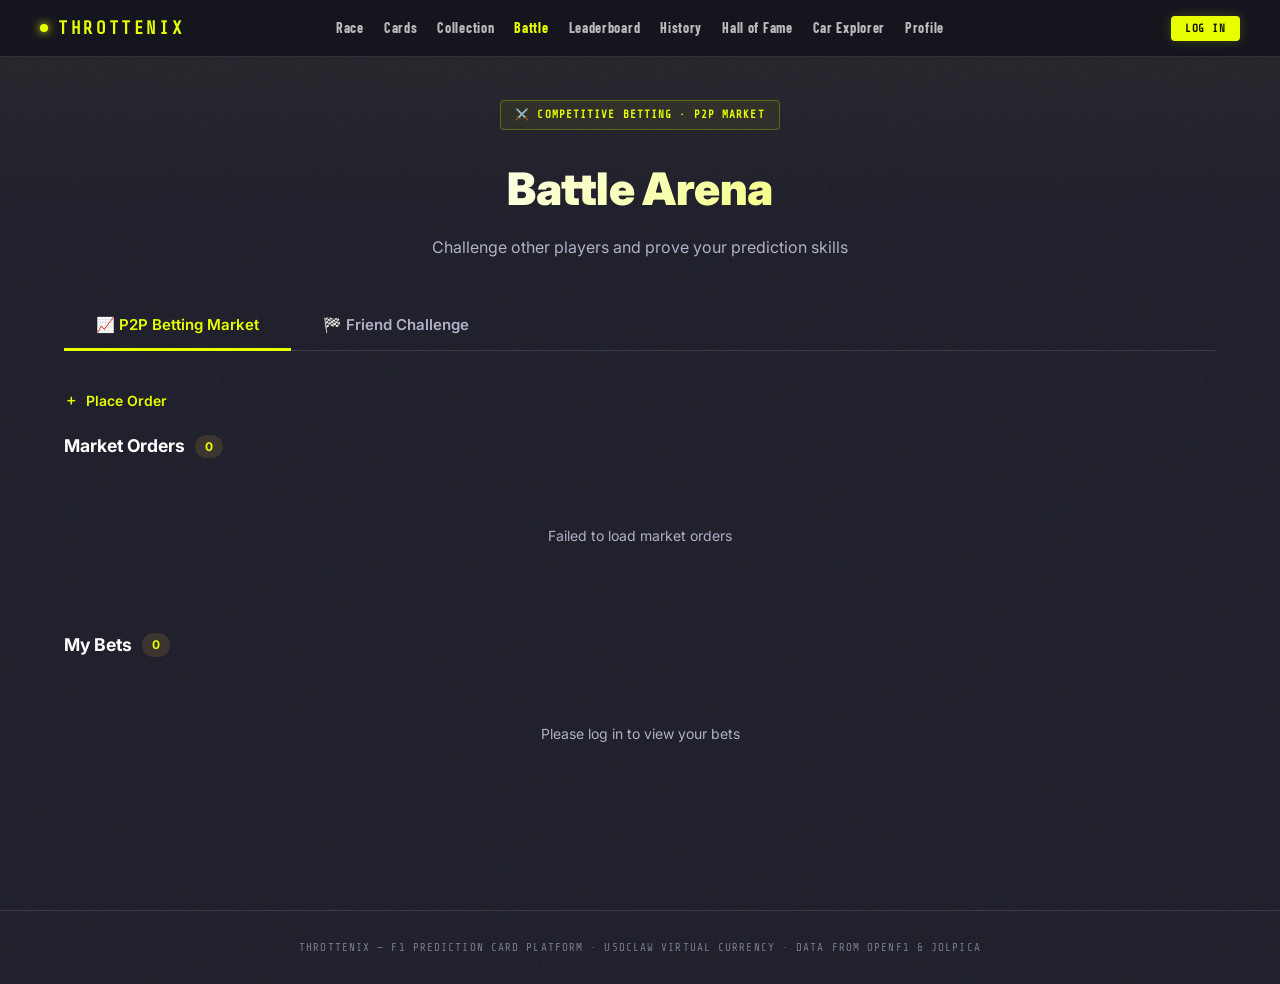
==== commit 66fa450a: "Remove Home link from all navbars (click logo instead) Co-Authored-By: Claude Sonnet 4.6 <noreply@an" ====
--- a/static/battle.html
+++ b/static/battle.html
@@ -1,9 +1,9 @@
 <!DOCTYPE html>
-<html lang="zh-TW">
+<html lang="en">
 <head>
 <meta charset="UTF-8">
 <meta name="viewport" content="width=device-width, initial-scale=1.0">
-<title>PitLane — 對賭競技場</title>
+<title>Throttenix — Battle Arena</title>
 <link href="https://fonts.googleapis.com/css2?family=Inter:wght@400;500;600;700;900&display=swap" rel="stylesheet">
 <link rel="stylesheet" href="/static/assets/css/style.css">
 <style>
@@ -344,13 +344,18 @@
 <!-- NAV -->
 <nav class="nav">
   <div class="nav-inner">
-    <a href="/" class="nav-brand"><span class="dot"></span>PITLANE</a>
+    <a href="/" class="nav-brand"><span class="dot"></span>THROTTENIX</a>
     <div class="nav-links">
-      <a href="/">首頁</a>
-      <a href="/race">賽事</a>
-      <a href="/cards">卡牌</a>
-      <a href="/battle" class="active">對賭</a>
-      <a href="/profile">戰績</a>
+
+      <a href="/race">Race</a>
+      <a href="/cards">Cards</a>
+      <a href="/collection">Collection</a>
+      <a href="/battle" class="active">Battle</a>
+      <a href="/leaderboard">Leaderboard</a>
+      <a href="/history">History</a>
+      <a href="/halloffame">Hall of Fame</a>
+      <a href="/car-explorer">Car Explorer</a>
+      <a href="/profile">Profile</a>
     </div>
     <div id="nav-auth" class="nav-auth"></div>
   </div>
@@ -367,9 +372,9 @@
 <!-- HERO -->
 <div class="battle-hero">
   <div class="container">
-    <div class="hero-badge">⚔️ 競技對賭 · P2P 市場</div>
-    <h1>對賭競技場</h1>
-    <p>挑戰其他玩家，用預測實力一決高下</p>
+    <div class="hero-badge">⚔️ Competitive Betting · P2P Market</div>
+    <h1>Battle Arena</h1>
+    <p>Challenge other players and prove your prediction skills</p>
   </div>
 </div>
 
@@ -379,8 +384,8 @@
 
     <!-- TABS -->
     <div class="tab-bar">
-      <button class="tab-btn active" onclick="switchTab('p2p')">📈 P2P 對賭市場</button>
-      <button class="tab-btn" onclick="switchTab('challenge')">🏁 朋友挑戰</button>
+      <button class="tab-btn active" onclick="switchTab('p2p')">📈 P2P Betting Market</button>
+      <button class="tab-btn" onclick="switchTab('challenge')">🏁 Friend Challenge</button>
     </div>
 
     <!-- ══════════ P2P TAB ══════════ -->
@@ -390,59 +395,59 @@
       <div style="margin-bottom:20px">
         <button class="form-toggle-btn" onclick="toggleP2PForm()">
           <span id="p2p-form-icon">＋</span>
-          <span id="p2p-form-label">開新單</span>
+          <span id="p2p-form-label">Place Order</span>
         </button>
       </div>
 
       <div class="form-panel" id="p2p-form" style="display:none">
-        <h3>➕ 開新對賭單</h3>
+        <h3>➕ Place New Bet Order</h3>
         <div class="form-row">
           <div class="form-group">
-            <label>選擇賽事</label>
+            <label>Select Race</label>
             <select id="p2p-race">
-              <option value="">載入賽程中...</option>
+              <option value="">Loading schedule...</option>
             </select>
           </div>
           <div class="form-group">
-            <label>預測冠軍</label>
+            <label>Predict Winner</label>
             <select id="p2p-driver">
-              <option value="">載入車手中...</option>
+              <option value="">Loading drivers...</option>
             </select>
           </div>
         </div>
         <div class="form-row">
           <div class="form-group">
-            <label>你開的賠率（1.1 – 50）</label>
-            <input type="number" id="p2p-odds" value="2.0" min="1.1" max="50" step="0.1" placeholder="例：2.0">
+            <label>Your Odds (1.1 – 50)</label>
+            <input type="number" id="p2p-odds" value="2.0" min="1.1" max="50" step="0.1" placeholder="e.g. 2.0">
           </div>
           <div class="form-group">
-            <label>下注金額（◆ USDClaw）</label>
-            <input type="number" id="p2p-amount" value="500" min="100" placeholder="最少 100">
+            <label>Bet Amount (◆ USDClaw)</label>
+            <input type="number" id="p2p-amount" value="500" min="100" placeholder="min 100">
           </div>
         </div>
         <div id="p2p-create-result"></div>
         <div class="form-actions-row">
-          <button class="btn btn-outline btn-sm" onclick="toggleP2PForm()">取消</button>
-          <button class="btn btn-gold btn-sm" onclick="createP2POrder()">開單送出</button>
+          <button class="btn btn-outline btn-sm" onclick="toggleP2PForm()">Cancel</button>
+          <button class="btn btn-gold btn-sm" onclick="createP2POrder()">Submit Order</button>
         </div>
       </div>
 
       <!-- Available Orders -->
       <div class="section-title">
-        市場掛單
+        Market Orders
         <span class="badge" id="available-count">0</span>
       </div>
       <div class="order-list" id="available-orders">
-        <div class="loading"><div class="spinner"></div><p>載入中...</p></div>
+        <div class="loading"><div class="spinner"></div><p>Loading...</p></div>
       </div>
 
       <!-- My Orders -->
       <div class="section-title" style="margin-top:36px">
-        我的對賭
+        My Bets
         <span class="badge" id="my-orders-count">0</span>
       </div>
       <div class="order-list" id="my-orders">
-        <div class="loading"><div class="spinner"></div><p>載入中...</p></div>
+        <div class="loading"><div class="spinner"></div><p>Loading...</p></div>
       </div>
 
     </div><!-- /tab-p2p -->
@@ -454,70 +459,70 @@
       <div style="margin-bottom:20px">
         <button class="form-toggle-btn" onclick="toggleChallengeForm()">
           <span id="ch-form-icon">＋</span>
-          <span id="ch-form-label">建立挑戰房間</span>
+          <span id="ch-form-label">Create Challenge Room</span>
         </button>
       </div>
 
       <div class="form-panel" id="ch-form" style="display:none">
-        <h3>🏁 建立挑戰房間</h3>
+        <h3>🏁 Create Challenge Room</h3>
         <div class="form-row three">
           <div class="form-group">
-            <label>選擇賽事</label>
+            <label>Select Race</label>
             <select id="ch-race">
-              <option value="">載入中...</option>
+              <option value="">Loading...</option>
             </select>
           </div>
           <div class="form-group">
-            <label>你的預測冠軍</label>
+            <label>Your Predicted Winner</label>
             <select id="ch-driver">
-              <option value="">載入中...</option>
+              <option value="">Loading...</option>
             </select>
           </div>
           <div class="form-group">
-            <label>下注金額（◆ USDClaw）</label>
-            <input type="number" id="ch-amount" value="500" min="100" placeholder="最少 100">
+            <label>Bet Amount (◆ USDClaw)</label>
+            <input type="number" id="ch-amount" value="500" min="100" placeholder="min 100">
           </div>
         </div>
         <div id="ch-create-result"></div>
         <div class="form-actions-row">
-          <button class="btn btn-outline btn-sm" onclick="toggleChallengeForm()">取消</button>
-          <button class="btn btn-gold btn-sm" onclick="createChallenge()">產生挑戰碼</button>
+          <button class="btn btn-outline btn-sm" onclick="toggleChallengeForm()">Cancel</button>
+          <button class="btn btn-gold btn-sm" onclick="createChallenge()">Generate Challenge Code</button>
         </div>
 
         <!-- Generated Code -->
         <div class="code-share-box" id="code-share-box">
-          <p>挑戰房間已建立！分享邀請碼給朋友：</p>
-          <div class="big-code" id="generated-code" onclick="copyCode()" title="點擊複製">——————</div>
+          <p>Challenge room created! Share the invite code with a friend:</p>
+          <div class="big-code" id="generated-code" onclick="copyCode()" title="Click to copy">——————</div>
           <div class="code-copied" id="code-copied-msg"></div>
-          <p style="margin-top:8px">朋友輸入邀請碼接受挑戰後，對賭即刻開始</p>
+          <p style="margin-top:8px">The battle starts once your friend enters the invite code</p>
         </div>
       </div>
 
       <!-- Join by Invite Code -->
-      <div class="section-title">輸入邀請碼加入</div>
+      <div class="section-title">Enter Invite Code to Join</div>
       <div class="invite-row">
         <input type="text" id="invite-code-input" maxlength="8"
-               placeholder="輸入 8 位邀請碼..."
+               placeholder="Enter 8-character invite code..."
                oninput="this.value=this.value.toUpperCase()"
                onkeydown="if(event.key==='Enter') joinChallenge()">
-        <button class="btn btn-gold" onclick="joinChallenge()">接受挑戰</button>
+        <button class="btn btn-gold" onclick="joinChallenge()">Join Challenge</button>
       </div>
       <div id="join-result"></div>
 
       <!-- Battle Arena -->
-      <div class="section-title" style="margin-top:32px">⚔️ 對戰舞台</div>
+      <div class="section-title" style="margin-top:32px">⚔️ Battle Stage</div>
       <div class="battle-arena" id="battle-arena">
         <div class="sparkle-container" id="sparkle-container"></div>
         <div class="arena-idle" id="arena-idle">
           <div class="arena-icon">⚔️</div>
-          <p>建立或接受挑戰後，對戰卡牌將在此飛入</p>
+          <p>Create or join a challenge and battle cards will fly in here</p>
         </div>
         <div class="battle-stage" id="battle-stage" style="display:none">
           <div class="battle-fighter fighter-left" id="fighter-left">
             <div class="battle-fighter-card" id="left-card">
               <div class="f-number" id="left-num">#00</div>
               <div class="f-name" id="left-name">—</div>
-              <div class="f-user" id="left-user">玩家</div>
+              <div class="f-user" id="left-user">Player</div>
             </div>
             <div id="left-label"></div>
           </div>
@@ -526,7 +531,7 @@
             <div class="battle-fighter-card" id="right-card">
               <div class="f-number" id="right-num">#00</div>
               <div class="f-name" id="right-name">—</div>
-              <div class="f-user" id="right-user">對手</div>
+              <div class="f-user" id="right-user">Opponent</div>
             </div>
             <div id="right-label"></div>
           </div>
@@ -535,11 +540,11 @@
 
       <!-- My Challenges -->
       <div class="section-title" style="margin-top:36px">
-        我的挑戰
+        My Challenges
         <span class="badge" id="my-challenges-count">0</span>
       </div>
       <div class="challenge-list" id="my-challenges">
-        <div class="loading"><div class="spinner"></div><p>載入中...</p></div>
+        <div class="loading"><div class="spinner"></div><p>Loading...</p></div>
       </div>
 
     </div><!-- /tab-challenge -->
@@ -549,7 +554,7 @@
 
 <footer class="footer">
   <div class="container">
-    <p>PitLane — 賽車預測卡牌平台 · USDClaw 虛擬幣 · 數據來自 OpenF1 &amp; Ergast</p>
+    <p>Throttenix — F1 Prediction Card Platform · USDClaw Virtual Currency · Data from OpenF1 &amp; Jolpica</p>
   </div>
 </footer>
 
@@ -578,7 +583,7 @@
   p2pFormOpen = !p2pFormOpen;
   document.getElementById('p2p-form').style.display = p2pFormOpen ? 'block' : 'none';
   document.getElementById('p2p-form-icon').textContent  = p2pFormOpen ? '✕' : '＋';
-  document.getElementById('p2p-form-label').textContent = p2pFormOpen ? '收起' : '開新單';
+  document.getElementById('p2p-form-label').textContent = p2pFormOpen ? 'Collapse' : 'Place Order';
   if (p2pFormOpen) document.getElementById('p2p-create-result').innerHTML = '';
 }
 
@@ -586,7 +591,7 @@
   chFormOpen = !chFormOpen;
   document.getElementById('ch-form').style.display = chFormOpen ? 'block' : 'none';
   document.getElementById('ch-form-icon').textContent  = chFormOpen ? '✕' : '＋';
-  document.getElementById('ch-form-label').textContent = chFormOpen ? '收起' : '建立挑戰房間';
+  document.getElementById('ch-form-label').textContent = chFormOpen ? 'Collapse' : 'Create Challenge Room';
   if (chFormOpen) {
     document.getElementById('ch-create-result').innerHTML = '';
     document.getElementById('code-share-box').classList.remove('visible');
@@ -600,11 +605,11 @@
     races = (data.races || []).filter(r => r.date >= new Date().toISOString().slice(0, 10));
     const opts = races.length
       ? races.map(r => `<option value="${r.race_id || r.round}">${r.race_name} (R${r.round})</option>`).join('')
-      : '<option value="">暫無賽程</option>';
+      : '<option value="">No upcoming races</option>';
     document.querySelectorAll('#p2p-race, #ch-race').forEach(el => { el.innerHTML = opts; });
   } catch (e) {
     document.querySelectorAll('#p2p-race, #ch-race').forEach(el => {
-      el.innerHTML = '<option value="">無法載入賽程</option>';
+      el.innerHTML = '<option value="">Failed to load schedule</option>';
     });
   }
 
@@ -617,7 +622,7 @@
     document.querySelectorAll('#p2p-driver, #ch-driver').forEach(el => { el.innerHTML = opts; });
   } catch (e) {
     document.querySelectorAll('#p2p-driver, #ch-driver').forEach(el => {
-      el.innerHTML = '<option value="">無法載入車手</option>';
+      el.innerHTML = '<option value="">Failed to load drivers</option>';
     });
   }
 }
@@ -630,12 +635,12 @@
     const orders = data.orders || data || [];
     document.getElementById('available-count').textContent = orders.length;
     if (!orders.length) {
-      el.innerHTML = `<div class="empty-state"><div class="empty-icon">📋</div><p>目前市場無掛單，率先開單吧！</p></div>`;
+      el.innerHTML = `<div class="empty-state"><div class="empty-icon">📋</div><p>No open orders in market — be the first to place one!</p></div>`;
       return;
     }
     el.innerHTML = orders.map(o => orderCardHTML(o, 'available')).join('');
   } catch (e) {
-    el.innerHTML = `<div class="empty-state"><p>無法載入市場掛單</p></div>`;
+    el.innerHTML = `<div class="empty-state"><p>Failed to load market orders</p></div>`;
   }
 }
 
@@ -643,7 +648,7 @@
 async function loadMyOrders() {
   const el = document.getElementById('my-orders');
   if (!user) {
-    el.innerHTML = `<div class="empty-state"><p>請先登入查看你的對賭單</p></div>`;
+    el.innerHTML = `<div class="empty-state"><p>Please log in to view your bets</p></div>`;
     return;
   }
   try {
@@ -651,39 +656,39 @@
     const orders = data.orders || data || [];
     document.getElementById('my-orders-count').textContent = orders.length;
     if (!orders.length) {
-      el.innerHTML = `<div class="empty-state"><div class="empty-icon">📝</div><p>你還沒有對賭單，開新單試試！</p></div>`;
+      el.innerHTML = `<div class="empty-state"><div class="empty-icon">📝</div><p>No bets yet — try placing an order!</p></div>`;
       return;
     }
     el.innerHTML = orders.map(o => orderCardHTML(o, 'my')).join('');
   } catch (e) {
-    el.innerHTML = `<div class="empty-state"><p>無法載入你的對賭單</p></div>`;
+    el.innerHTML = `<div class="empty-state"><p>Failed to load your bets</p></div>`;
   }
 }
 
 function orderCardHTML(o, type) {
   const statusMap = {
-    open:      { cls: 'status-open',      label: '開單中' },
-    matched:   { cls: 'status-matched',   label: '已匹配' },
-    settled:   { cls: 'status-settled',   label: '已結算' },
-    cancelled: { cls: 'status-cancelled', label: '已取消' },
+    open:      { cls: 'status-open',      label: 'Open' },
+    matched:   { cls: 'status-matched',   label: 'Matched' },
+    settled:   { cls: 'status-settled',   label: 'Settled' },
+    cancelled: { cls: 'status-cancelled', label: 'Cancelled' },
   };
   const s = statusMap[o.status] || statusMap.open;
   const isOwn = type === 'my';
   const canAccept = type === 'available' && o.status === 'open';
   return `
     <div class="order-card ${isOwn ? 'my-order' : ''}">
-      <div class="order-creator">${isOwn ? '我' : (o.creator_username || o.creator || '匿名')}</div>
-      <div class="order-prediction">預測 <span>${o.prediction_name || o.prediction || '—'}</span> 奪冠<br>
+      <div class="order-creator">${isOwn ? 'Me' : (o.creator_username || o.creator || 'Anonymous')}</div>
+      <div class="order-prediction">Predicts <span>${o.prediction_name || o.prediction || '—'}</span> to win<br>
         <small style="color:var(--text-muted);font-size:11px">${o.race_name || ''}</small>
       </div>
       <div class="order-odds">x${Number(o.odds || 1).toFixed(2)}</div>
       <div class="order-amount">
         ◆ ${formatNum(o.amount)}<br>
-        <small style="font-size:11px;color:var(--text-muted)">接單需 ◆${formatNum(Math.floor((o.amount || 0) / (o.odds || 1)))}</small>
+        <small style="font-size:11px;color:var(--text-muted)">To accept: ◆${formatNum(Math.floor((o.amount || 0) / (o.odds || 1)))}</small>
       </div>
       <div class="order-actions">
         ${canAccept
-          ? `<button class="btn btn-gold btn-sm" onclick="acceptOrder('${o.order_id || o.id}')">接單</button>`
+          ? `<button class="btn btn-gold btn-sm" onclick="acceptOrder('${o.order_id || o.id}')">Accept</button>`
           : `<span class="status-badge ${s.cls}">${s.label}</span>`
         }
       </div>
@@ -700,9 +705,9 @@
   const amtVal    = parseInt(document.getElementById('p2p-amount').value);
   const resultEl  = document.getElementById('p2p-create-result');
 
-  if (!raceVal || !driverVal) { resultEl.innerHTML = '<div class="result-msg err">請選擇賽事和車手</div>'; return; }
-  if (!oddsVal || oddsVal < 1.1 || oddsVal > 50) { resultEl.innerHTML = '<div class="result-msg err">賠率需在 1.1 到 50 之間</div>'; return; }
-  if (!amtVal || amtVal < 100) { resultEl.innerHTML = '<div class="result-msg err">最低下注金額 ◆ 100</div>'; return; }
+  if (!raceVal || !driverVal) { resultEl.innerHTML = '<div class="result-msg err">Please select a race and driver</div>'; return; }
+  if (!oddsVal || oddsVal < 1.1 || oddsVal > 50) { resultEl.innerHTML = '<div class="result-msg err">Odds must be between 1.1 and 50</div>'; return; }
+  if (!amtVal || amtVal < 100) { resultEl.innerHTML = '<div class="result-msg err">Minimum bet is ◆ 100</div>'; return; }
 
   const raceObj = races.find(r => String(r.race_id || r.round) === String(raceVal));
   const driverObj = drivers.find(d => String(d.driver_id) === String(driverVal));
@@ -719,9 +724,9 @@
         amount: amtVal,
       }),
     });
-    resultEl.innerHTML = `<div class="result-msg ok">✓ 開單成功！等待其他玩家接單。</div>`;
+    resultEl.innerHTML = `<div class="result-msg ok">✓ Order placed! Waiting for another player to accept.</div>`;
     toggleP2PForm();
-    showToast('對賭單已掛出，等待接手！', 'success');
+    showToast('Bet order placed, waiting for a taker!', 'success');
     loadAvailableOrders();
     loadMyOrders();
     refreshBalance();
@@ -738,7 +743,7 @@
       method: 'POST',
       body: JSON.stringify({ order_id: orderId }),
     });
-    showToast('接單成功！對賭已確認。', 'success');
+    showToast('Order accepted! Bet confirmed.', 'success');
     loadAvailableOrders();
     loadMyOrders();
     refreshBalance();
@@ -755,8 +760,8 @@
   const amtVal    = parseInt(document.getElementById('ch-amount').value);
   const resultEl  = document.getElementById('ch-create-result');
 
-  if (!raceVal || !driverVal) { resultEl.innerHTML = '<div class="result-msg err">請選擇賽事和車手</div>'; return; }
-  if (!amtVal || amtVal < 100) { resultEl.innerHTML = '<div class="result-msg err">最低下注金額 ◆ 100</div>'; return; }
+  if (!raceVal || !driverVal) { resultEl.innerHTML = '<div class="result-msg err">Please select a race and driver</div>'; return; }
+  if (!amtVal || amtVal < 100) { resultEl.innerHTML = '<div class="result-msg err">Minimum bet is ◆ 100</div>'; return; }
 
   const raceObj   = races.find(r => String(r.race_id || r.round) === String(raceVal));
   const driverObj = drivers.find(d => String(d.driver_id) === String(driverVal));
@@ -782,7 +787,7 @@
       leftUser: user.username,
       rightName: '?',
       rightNum: '?',
-      rightUser: '等待對手',
+      rightUser: 'Waiting for opponent',
       winner: null,
     });
     loadMyChallenges();
@@ -796,7 +801,7 @@
   const code = document.getElementById('generated-code').textContent.trim();
   navigator.clipboard.writeText(code).then(() => {
     const msg = document.getElementById('code-copied-msg');
-    msg.textContent = '✓ 已複製！';
+    msg.textContent = '✓ Copied!';
     setTimeout(() => { msg.textContent = ''; }, 2000);
   }).catch(() => {});
 }
@@ -806,7 +811,7 @@
   if (!user) { showModal('login'); return; }
   const code = document.getElementById('invite-code-input').value.trim().toUpperCase();
   const resultEl = document.getElementById('join-result');
-  if (code.length < 4) { resultEl.innerHTML = '<div class="result-msg err" style="margin-top:12px">請輸入有效邀請碼</div>'; return; }
+  if (code.length < 4) { resultEl.innerHTML = '<div class="result-msg err" style="margin-top:12px">Please enter a valid invite code</div>'; return; }
 
   try {
     const res = await api('/api/challenge/join', {
@@ -814,12 +819,12 @@
       body: JSON.stringify({ invite_code: code }),
     });
     document.getElementById('invite-code-input').value = '';
-    resultEl.innerHTML = `<div class="result-msg ok" style="margin-top:12px">✓ 已加入挑戰！對戰即將開始。</div>`;
+    resultEl.innerHTML = `<div class="result-msg ok" style="margin-top:12px">✓ Challenge joined! Battle is about to begin.</div>`;
 
     showBattleStage({
       leftName:  res.creator_prediction_name || res.creator_prediction || '—',
       leftNum:   res.creator_driver_number || '??',
-      leftUser:  res.creator_username || '對手',
+      leftUser:  res.creator_username || 'Opponent',
       rightName: res.joiner_prediction_name || res.joiner_prediction || '—',
       rightNum:  res.joiner_driver_number || '??',
       rightUser: user.username,
@@ -827,7 +832,7 @@
     });
     loadMyChallenges();
     refreshBalance();
-    showToast('成功加入挑戰！', 'success');
+    showToast('Successfully joined the challenge!', 'success');
   } catch (e) {
     resultEl.innerHTML = `<div class="result-msg err" style="margin-top:12px">${e.message}</div>`;
   }
@@ -837,7 +842,7 @@
 async function loadMyChallenges() {
   const el = document.getElementById('my-challenges');
   if (!user) {
-    el.innerHTML = `<div class="empty-state"><p>請先登入查看你的挑戰</p></div>`;
+    el.innerHTML = `<div class="empty-state"><p>Please log in to view your challenges</p></div>`;
     return;
   }
   try {
@@ -845,21 +850,21 @@
     const challenges = data.challenges || data || [];
     document.getElementById('my-challenges-count').textContent = challenges.length;
     if (!challenges.length) {
-      el.innerHTML = `<div class="empty-state"><div class="empty-icon">🏁</div><p>你還沒有挑戰記錄，建立或加入一個吧！</p></div>`;
+      el.innerHTML = `<div class="empty-state"><div class="empty-icon">🏁</div><p>No challenges yet — create or join one!</p></div>`;
       return;
     }
     el.innerHTML = challenges.map(c => challengeRowHTML(c)).join('');
   } catch (e) {
-    el.innerHTML = `<div class="empty-state"><p>無法載入挑戰記錄</p></div>`;
+    el.innerHTML = `<div class="empty-state"><p>Failed to load challenges</p></div>`;
   }
 }
 
 function challengeRowHTML(c) {
   const statusMap = {
-    waiting:  { cls: 'status-open',    label: '等待加入' },
-    active:   { cls: 'status-matched', label: '進行中' },
-    settled:  { cls: 'status-settled', label: '已結算' },
-    expired:  { cls: 'status-cancelled', label: '已過期' },
+    waiting:  { cls: 'status-open',    label: 'Waiting' },
+    active:   { cls: 'status-matched', label: 'Active' },
+    settled:  { cls: 'status-settled', label: 'Settled' },
+    expired:  { cls: 'status-cancelled', label: 'Expired' },
   };
   const s = statusMap[c.status] || statusMap.waiting;
   const isCreator = c.creator_username === (user?.username);
@@ -867,26 +872,26 @@
     ? (c.creator_prediction_name || c.creator_prediction)
     : (c.joiner_prediction_name  || c.joiner_prediction);
   const vsUser = isCreator
-    ? (c.joiner_username || '等待對手')
-    : (c.creator_username || '對手');
+    ? (c.joiner_username || 'Waiting for opponent')
+    : (c.creator_username || 'Opponent');
 
   return `
     <div class="challenge-row">
       <div class="challenge-code" onclick="copyChallengeCode('${c.invite_code}')"
-           title="點擊複製邀請碼">${c.invite_code || '——'}</div>
+           title="Click to copy invite code">${c.invite_code || '——'}</div>
       <div class="challenge-info">
-        <div class="ch-race">${c.race_name || '未知賽事'}</div>
+        <div class="ch-race">${c.race_name || 'Unknown Race'}</div>
         <div class="ch-meta">
-          我押 <strong style="color:var(--gold)">${myPrediction || '—'}</strong>
+          My pick: <strong style="color:var(--gold)">${myPrediction || '—'}</strong>
           · vs ${vsUser}
           · ◆ ${formatNum(c.amount)}
         </div>
       </div>
       <span class="status-badge ${s.cls}">${s.label}</span>
       ${c.status === 'active' || c.status === 'settled'
-        ? `<button class="btn btn-outline btn-sm" onclick="viewBattle('${c.challenge_id || c.id}')">查看對戰</button>`
+        ? `<button class="btn btn-outline btn-sm" onclick="viewBattle('${c.challenge_id || c.id}')">View Battle</button>`
         : (c.status === 'waiting' && !c.joiner_username
-            ? `<button class="btn btn-outline btn-sm" onclick="copyChallengeCode('${c.invite_code}')">複製邀請碼</button>`
+            ? `<button class="btn btn-outline btn-sm" onclick="copyChallengeCode('${c.invite_code}')">Copy Invite Code</button>`
             : '')
       }
     </div>
@@ -895,7 +900,7 @@
 
 function copyChallengeCode(code) {
   if (!code || code === '——') return;
-  navigator.clipboard.writeText(code).then(() => showToast(`邀請碼 ${code} 已複製`, 'success')).catch(() => {});
+  navigator.clipboard.writeText(code).then(() => showToast(`Invite code ${code} copied`, 'success')).catch(() => {});
 }
 
 // ─── VIEW BATTLE ───
@@ -905,17 +910,17 @@
     showBattleStage({
       leftName:  c.creator_prediction_name || c.creator_prediction || '—',
       leftNum:   c.creator_driver_number || '??',
-      leftUser:  c.creator_username || '玩家 1',
+      leftUser:  c.creator_username || 'Player 1',
       rightName: c.joiner_prediction_name  || c.joiner_prediction  || '—',
       rightNum:  c.joiner_driver_number || '??',
-      rightUser: c.joiner_username  || '玩家 2',
+      rightUser: c.joiner_username  || 'Player 2',
       winner:    c.winner_username || null,
     });
     // Switch to challenge tab and scroll to arena
     switchTab('challenge');
     document.getElementById('battle-arena').scrollIntoView({ behavior: 'smooth', block: 'center' });
   } catch (e) {
-    showToast('無法載入對戰資訊', 'error');
+    showToast('Failed to load battle info', 'error');
   }
 }
 
@@ -964,14 +969,14 @@
   if (winnerUsername === leftUser) {
     leftCard.classList.add('winner');
     rightCard.classList.add('loser');
-    leftLabel.innerHTML  = '<span class="winner-label">🏆 勝利</span>';
-    rightLabel.innerHTML = '<span style="color:var(--text-muted);font-size:12px">落敗</span>';
+    leftLabel.innerHTML  = '<span class="winner-label">🏆 Winner</span>';
+    rightLabel.innerHTML = '<span style="color:var(--text-muted);font-size:12px">Defeated</span>';
     spawnSparkles('left-card');
   } else if (winnerUsername === rightUser) {
     rightCard.classList.add('winner');
     leftCard.classList.add('loser');
-    rightLabel.innerHTML = '<span class="winner-label">🏆 勝利</span>';
-    leftLabel.innerHTML  = '<span style="color:var(--text-muted);font-size:12px">落敗</span>';
+    rightLabel.innerHTML = '<span class="winner-label">🏆 Winner</span>';
+    leftLabel.innerHTML  = '<span style="color:var(--text-muted);font-size:12px">Defeated</span>';
     spawnSparkles('right-card');
   }
 }
--- a/static/assets/css/style.css
+++ b/static/assets/css/style.css
@@ -1,28 +1,40 @@
 /* ═══════════════════════════════════════════
-   PitLane — Racing Prediction Card Platform
-   Dark + Gold theme, F1 atmosphere
+   PitLane — F1 TV Broadcast HUD Style
+   Asphalt dark + Neon Yellow (F1 timing board)
    ═══════════════════════════════════════════ */
 
+@import url('https://fonts.googleapis.com/css2?family=Barlow+Condensed:wght@400;700;900&family=Barlow:wght@400;500&family=Share+Tech+Mono&family=Orbitron:wght@400;500;600;700;800;900&family=Inter:wght@400;500;600;700;900&display=swap');
+
 :root {
-  --bg-primary: #0a0a0f;
-  --bg-secondary: #12121a;
-  --bg-card: #1a1a25;
-  --bg-card-hover: #222233;
-  --gold: #d4a843;
-  --gold-light: #f0d078;
-  --gold-dark: #a07820;
-  --red: #e8364e;
-  --green: #34d399;
-  --blue: #3b82f6;
-  --text-primary: #f0f0f5;
-  --text-secondary: #8888a0;
-  --text-muted: #555566;
-  --border: rgba(255,255,255,0.06);
-  --border-gold: rgba(212,168,67,0.3);
-  --radius: 12px;
-  --radius-sm: 8px;
-  --shadow: 0 4px 24px rgba(0,0,0,0.4);
+  --bg-primary: #1e1e2a;
+  --bg-secondary: #272738;
+  --bg-card: #2f2f42;
+  --bg-card-hover: #383850;
+  --gold: #e8ff00;
+  --gold-light: #f0ff44;
+  --gold-dark: #b8cc00;
+  --red: #E10600;
+  --green: #00D2BE;
+  --blue: #00b0ff;
+  --purple: #A020F0;
+  --text-primary: #ffffff;
+  --text-secondary: #b0b0c8;
+  --text-muted: #787890;
+  --border: rgba(255,255,255,0.12);
+  --border-gold: rgba(232,255,0,0.25);
+  --radius: 6px;
+  --radius-sm: 4px;
+  --shadow: 0 4px 24px rgba(0,0,0,0.6);
   --font: 'Inter', -apple-system, BlinkMacSystemFont, sans-serif;
+  --font-hud: 'Share Tech Mono', 'Orbitron', monospace;
+  --scanline: repeating-linear-gradient(
+    0deg,
+    transparent,
+    transparent 2px,
+    rgba(232,255,0,0.015) 2px,
+    rgba(232,255,0,0.015) 4px
+  );
+  --noise: url("data:image/svg+xml,%3Csvg viewBox='0 0 256 256' xmlns='http://www.w3.org/2000/svg'%3E%3Cfilter id='n'%3E%3CfeTurbulence type='fractalNoise' baseFrequency='0.9' numOctaves='4' stitchTiles='stitch'/%3E%3C/filter%3E%3Crect width='100%25' height='100%25' filter='url(%23n)' opacity='0.03'/%3E%3C/svg%3E");
 }
 
 * { margin: 0; padding: 0; box-sizing: border-box; }
@@ -30,6 +42,7 @@
 body {
   font-family: var(--font);
   background: var(--bg-primary);
+  background-image: var(--noise);
   color: var(--text-primary);
   line-height: 1.6;
   min-height: 100vh;
@@ -37,310 +50,411 @@
 }
 
 /* ─── SCROLLBAR ─── */
-::-webkit-scrollbar { width: 6px; }
+::-webkit-scrollbar { width: 4px; }
 ::-webkit-scrollbar-track { background: var(--bg-primary); }
-::-webkit-scrollbar-thumb { background: var(--text-muted); border-radius: 3px; }
+::-webkit-scrollbar-thumb { background: #333; border-radius: 2px; }
+::-webkit-scrollbar-thumb:hover { background: var(--gold); }
 
 /* ─── TYPOGRAPHY ─── */
-h1, h2, h3, h4 { font-weight: 700; letter-spacing: -0.02em; }
+h1, h2, h3, h4 { font-weight: 700; letter-spacing: -0.01em; }
 h1 { font-size: 2.5rem; }
 h2 { font-size: 1.75rem; }
 h3 { font-size: 1.25rem; }
 a { color: var(--gold); text-decoration: none; transition: color 0.2s; }
 a:hover { color: var(--gold-light); }
 
+/* HUD numbers */
+.hud-num, .hud-value {
+  font-family: var(--font-hud);
+  font-weight: 700;
+  letter-spacing: 0.05em;
+}
+
+/* ─── SCANLINE OVERLAY ─── */
+.scanline-overlay {
+  pointer-events: none;
+  position: fixed; inset: 0; z-index: 9999;
+  background: var(--scanline);
+  opacity: 0.4;
+}
+
 /* ─── LAYOUT ─── */
 .container { max-width: 1200px; margin: 0 auto; padding: 0 24px; }
 
 /* ─── NAV ─── */
 .nav {
   position: fixed; top: 0; left: 0; right: 0; z-index: 100;
-  background: rgba(10,10,15,0.9);
-  backdrop-filter: blur(20px);
+  background: rgba(21,21,30,0.95);
+  backdrop-filter: blur(16px);
   border-bottom: 1px solid var(--border);
   padding: 0 24px;
 }
 .nav-inner {
   max-width: 1200px; margin: 0 auto;
-  display: flex; align-items: center; justify-content: space-between;
-  height: 64px;
-}
+  display: grid; grid-template-columns: 1fr auto 1fr;
+  align-items: center; height: 56px;
+}
+.nav-links  { grid-column: 2; }
+.nav-auth   { grid-column: 3; justify-self: end; }
 .nav-brand {
+  grid-column: 1;
   display: flex; align-items: center; gap: 10px;
-  font-size: 1.4rem; font-weight: 900; color: var(--text-primary);
-  letter-spacing: 0.05em;
+  font-family: var(--font-hud);
+  font-size: 1.1rem; font-weight: 900; color: var(--gold);
+  letter-spacing: 0.15em; text-transform: uppercase;
 }
 .nav-brand .dot {
   width: 8px; height: 8px; border-radius: 50%;
   background: var(--gold);
-  box-shadow: 0 0 12px var(--gold);
-  animation: pulse 2s infinite;
+  box-shadow: 0 0 8px var(--gold), 0 0 20px rgba(232,255,0,0.3);
+  animation: pulse 1.5s ease-in-out infinite;
 }
 @keyframes pulse {
-  0%, 100% { opacity: 1; }
-  50% { opacity: 0.4; }
-}
-.nav-links { display: flex; gap: 24px; align-items: center; }
+  0%, 100% { opacity: 1; box-shadow: 0 0 8px var(--gold); }
+  50% { opacity: 0.5; box-shadow: 0 0 4px var(--gold); }
+}
+.nav-links { display: flex; gap: 20px; align-items: center; }
 .nav-links a {
-  color: var(--text-secondary); font-size: 14px; font-weight: 500;
-  transition: color 0.2s; padding: 8px 0;
-}
-.nav-links a:hover, .nav-links a.active { color: var(--gold); }
+  color: #bbb; font-size: 14px; font-weight: 700;
+  font-family: 'Barlow Condensed', var(--font-hud), sans-serif;
+  text-transform: none; letter-spacing: 0.05em;
+  text-decoration: none;
+  transition: color 0.2s;
+}
+.nav-links a:hover { color: #fff; }
+.nav-links a.active { color: #e8ff00; }
 .nav-auth { display: flex; gap: 12px; align-items: center; }
 .nav-coins {
-  color: var(--gold); font-weight: 700; font-size: 14px;
+  color: var(--gold); font-weight: 700; font-size: 13px;
+  font-family: var(--font-hud);
   display: flex; align-items: center; gap: 6px;
+  padding: 4px 12px; border-radius: var(--radius-sm);
+  background: rgba(232,255,0,0.06); border: 1px solid var(--border-gold);
 }
 
 /* ─── BUTTONS ─── */
 .btn {
   display: inline-flex; align-items: center; justify-content: center;
   gap: 8px; padding: 10px 24px; border-radius: var(--radius-sm);
-  font-weight: 600; font-size: 14px; cursor: pointer;
-  transition: all 0.2s; border: none; font-family: var(--font);
+  font-weight: 700; font-size: 13px; cursor: pointer;
+  transition: all 0.15s; border: none;
+  font-family: var(--font-hud); text-transform: uppercase;
+  letter-spacing: 0.08em;
 }
 .btn-gold {
-  background: linear-gradient(135deg, var(--gold), var(--gold-dark));
-  color: #000;
-}
-.btn-gold:hover { box-shadow: 0 0 20px rgba(212,168,67,0.3); transform: translateY(-1px); }
+  background: var(--gold);
+  color: #0d0d0d;
+  box-shadow: 0 0 12px rgba(232,255,0,0.2);
+}
+.btn-gold:hover {
+  box-shadow: 0 0 24px rgba(232,255,0,0.4), 0 0 48px rgba(232,255,0,0.1);
+  transform: translateY(-1px);
+}
 .btn-outline {
   background: transparent; border: 1px solid var(--border);
   color: var(--text-primary);
 }
 .btn-outline:hover { border-color: var(--gold); color: var(--gold); }
-.btn-sm { padding: 6px 16px; font-size: 13px; }
+.btn-sm { padding: 6px 14px; font-size: 11px; }
 .btn-red { background: var(--red); color: #fff; }
 
 /* ─── HERO ─── */
 .hero {
-  padding: 140px 0 80px; text-align: center;
-  background: linear-gradient(180deg, rgba(212,168,67,0.05) 0%, transparent 60%);
+  padding: 120px 0 60px; text-align: center;
+  position: relative;
+  background: radial-gradient(ellipse at 50% 0%, rgba(232,255,0,0.04) 0%, transparent 60%);
 }
 .hero-badge {
   display: inline-flex; align-items: center; gap: 8px;
-  padding: 6px 16px; border-radius: 20px;
-  background: rgba(212,168,67,0.1); border: 1px solid var(--border-gold);
-  color: var(--gold); font-size: 13px; font-weight: 500;
-  margin-bottom: 24px;
+  padding: 5px 14px; border-radius: var(--radius-sm);
+  background: rgba(232,255,0,0.06); border: 1px solid var(--border-gold);
+  color: var(--gold); font-size: 11px; font-weight: 700;
+  font-family: var(--font-hud); text-transform: uppercase;
+  letter-spacing: 0.1em; margin-bottom: 24px;
 }
 .hero h1 {
-  font-size: 3.5rem; font-weight: 900;
-  background: linear-gradient(135deg, var(--text-primary) 30%, var(--gold));
-  -webkit-background-clip: text; -webkit-text-fill-color: transparent;
-  margin-bottom: 16px; line-height: 1.1;
-}
+  font-family: var(--font-hud);
+  font-size: 3rem; font-weight: 900;
+  color: var(--text-primary);
+  margin-bottom: 16px; line-height: 1.15;
+  letter-spacing: 0.02em;
+}
+.hero h1 span { color: var(--gold); }
 .hero p {
-  color: var(--text-secondary); font-size: 1.2rem;
-  max-width: 600px; margin: 0 auto 40px;
-}
-.hero-actions { display: flex; gap: 16px; justify-content: center; }
+  color: var(--text-secondary); font-size: 1.05rem;
+  max-width: 560px; margin: 0 auto 36px;
+}
+.hero-actions { display: flex; gap: 12px; justify-content: center; }
 
 /* ─── SECTION ─── */
-.section { padding: 80px 0; }
+.section { padding: 72px 0; }
 .section-header {
-  text-align: center; margin-bottom: 48px;
-}
-.section-header h2 { margin-bottom: 8px; }
-.section-header p { color: var(--text-secondary); }
+  text-align: center; margin-bottom: 40px;
+}
+.section-header h2 {
+  font-family: var(--font-hud);
+  font-size: 1.2rem; text-transform: uppercase;
+  letter-spacing: 0.12em; margin-bottom: 8px;
+  color: var(--text-primary);
+}
+.section-header p { color: var(--text-secondary); font-size: 14px; }
 
 /* ─── CARDS GRID ─── */
 .card-grid {
   display: grid; grid-template-columns: repeat(auto-fill, minmax(280px, 1fr));
-  gap: 20px;
+  gap: 16px;
 }
 
 /* ─── DRIVER CARD ─── */
 .driver-card {
   background: var(--bg-card); border: 1px solid var(--border);
-  border-radius: var(--radius); padding: 24px;
-  transition: all 0.3s; cursor: pointer; position: relative;
+  border-radius: var(--radius); padding: 20px;
+  transition: all 0.2s; cursor: pointer; position: relative;
   overflow: hidden;
 }
 .driver-card:hover {
   border-color: var(--border-gold);
-  transform: translateY(-4px);
-  box-shadow: 0 8px 32px rgba(212,168,67,0.1);
+  box-shadow: 0 0 20px rgba(232,255,0,0.06);
 }
 .driver-card::before {
   content: ''; position: absolute; top: 0; left: 0; right: 0;
-  height: 3px;
+  height: 2px;
   background: linear-gradient(90deg, var(--gold), transparent);
 }
 .driver-card .number {
+  font-family: var(--font-hud);
   font-size: 3rem; font-weight: 900; color: var(--gold);
-  opacity: 0.15; position: absolute; top: 10px; right: 20px;
+  opacity: 0.08; position: absolute; top: 8px; right: 16px;
 }
 .driver-card .name {
-  font-size: 1.1rem; font-weight: 700; margin-bottom: 4px;
+  font-size: 1rem; font-weight: 700; margin-bottom: 3px;
 }
 .driver-card .team {
-  font-size: 0.85rem; color: var(--text-secondary); margin-bottom: 16px;
-}
-
-/* ─── STAT BARS ─── */
+  font-size: 0.8rem; color: var(--text-secondary); margin-bottom: 14px;
+}
+
+/* ─── STAT BARS (Telemetry style) ─── */
 .stat-row {
   display: flex; align-items: center; gap: 8px;
-  margin-bottom: 8px; font-size: 13px;
+  margin-bottom: 6px; font-size: 12px;
 }
 .stat-label {
-  width: 80px; color: var(--text-secondary); flex-shrink: 0;
-  font-size: 12px;
+  width: 72px; color: var(--text-secondary); flex-shrink: 0;
+  font-size: 10px; font-family: var(--font-hud);
+  text-transform: uppercase; letter-spacing: 0.05em;
 }
 .stat-bar {
-  flex: 1; height: 6px; background: rgba(255,255,255,0.06);
-  border-radius: 3px; overflow: hidden;
+  flex: 1; height: 4px; background: rgba(255,255,255,0.04);
+  border-radius: 2px; overflow: hidden;
+  position: relative;
+}
+.stat-bar::after {
+  content: ''; position: absolute; inset: 0;
+  background: var(--scanline);
+  opacity: 0.3;
 }
 .stat-bar-fill {
-  height: 100%; border-radius: 3px;
-  transition: width 0.8s cubic-bezier(0.22, 1, 0.36, 1);
-}
-.stat-value { width: 30px; text-align: right; font-weight: 600; font-size: 12px; }
-
-.stat-bar-fill.high { background: linear-gradient(90deg, var(--gold), var(--gold-light)); }
-.stat-bar-fill.mid { background: linear-gradient(90deg, var(--blue), #60a5fa); }
-.stat-bar-fill.low { background: linear-gradient(90deg, var(--text-muted), var(--text-secondary)); }
+  height: 100%; border-radius: 2px;
+  transition: width 1s cubic-bezier(0.22, 1, 0.36, 1);
+  position: relative;
+}
+.stat-value {
+  width: 28px; text-align: right; font-weight: 700; font-size: 11px;
+  font-family: var(--font-hud); color: var(--text-primary);
+}
+
+.stat-bar-fill.high {
+  background: linear-gradient(90deg, var(--gold-dark), var(--gold));
+  box-shadow: 0 0 8px rgba(232,255,0,0.3);
+}
+.stat-bar-fill.mid { background: linear-gradient(90deg, #0066cc, var(--blue)); }
+.stat-bar-fill.low { background: linear-gradient(90deg, #333, #555); }
 
 /* ─── RACE INFO ─── */
 .race-banner {
   background: var(--bg-card); border: 1px solid var(--border);
-  border-radius: var(--radius); padding: 32px;
+  border-radius: var(--radius); padding: 28px;
   display: flex; align-items: center; justify-content: space-between;
-  gap: 24px; margin-bottom: 40px;
-}
-.race-banner .race-info h3 { font-size: 1.5rem; margin-bottom: 4px; }
+  gap: 24px; margin-bottom: 32px;
+  position: relative; overflow: hidden;
+}
+.race-banner::before {
+  content: ''; position: absolute; top: 0; left: 0; right: 0;
+  height: 2px; background: var(--gold);
+}
+.race-banner .race-info h3 {
+  font-family: var(--font-hud);
+  font-size: 1.2rem; margin-bottom: 4px;
+  text-transform: uppercase; letter-spacing: 0.05em;
+}
 .race-banner .race-meta {
-  display: flex; gap: 20px; color: var(--text-secondary); font-size: 14px;
+  display: flex; gap: 16px; color: var(--text-secondary); font-size: 13px;
 }
 .race-banner .race-meta span { display: flex; align-items: center; gap: 6px; }
 
-/* ─── RARITY BADGES ─── */
+/* ─── RARITY BADGES (Racing livery style) ─── */
 .rarity-badge {
   display: inline-flex; align-items: center; gap: 4px;
-  padding: 3px 10px; border-radius: 4px;
-  font-size: 11px; font-weight: 700; text-transform: uppercase;
-  letter-spacing: 0.05em;
-}
-.rarity-silverstone { background: rgba(160,160,180,0.15); color: #a0a0b4; }
-.rarity-monza { background: rgba(59,130,246,0.15); color: #60a5fa; }
-.rarity-suzuka { background: rgba(168,85,247,0.15); color: #a855f7; }
-.rarity-monaco { background: rgba(212,168,67,0.15); color: var(--gold); }
+  padding: 2px 8px; border-radius: 2px;
+  font-size: 10px; font-weight: 700; text-transform: uppercase;
+  letter-spacing: 0.08em; font-family: var(--font-hud);
+}
+.rarity-silverstone { background: rgba(120,120,120,0.2); color: #888; border: 1px solid #333; }
+.rarity-monza { background: rgba(0,176,255,0.12); color: var(--blue); border: 1px solid rgba(0,176,255,0.3); }
+.rarity-suzuka { background: rgba(213,0,249,0.12); color: var(--purple); border: 1px solid rgba(213,0,249,0.3); }
+.rarity-monaco {
+  background: rgba(232,255,0,0.1); color: var(--gold);
+  border: 1px solid var(--border-gold);
+  box-shadow: 0 0 8px rgba(232,255,0,0.1);
+}
 
 /* ─── BET PANEL ─── */
 .bet-panel {
   background: var(--bg-card); border: 1px solid var(--border-gold);
   border-radius: var(--radius); padding: 24px;
-}
-.bet-panel h3 { color: var(--gold); margin-bottom: 16px; }
+  position: relative;
+}
+.bet-panel::before {
+  content: ''; position: absolute; top: 0; left: 0; right: 0;
+  height: 2px; background: var(--gold);
+}
+.bet-panel h3 {
+  color: var(--gold); margin-bottom: 16px;
+  font-family: var(--font-hud); text-transform: uppercase;
+  font-size: 0.9rem; letter-spacing: 0.1em;
+}
 .bet-driver-select {
   display: grid; grid-template-columns: repeat(auto-fill, minmax(200px, 1fr));
-  gap: 10px; margin-bottom: 20px;
+  gap: 8px; margin-bottom: 20px;
 }
 .bet-option {
-  padding: 12px 16px; border-radius: var(--radius-sm);
+  padding: 10px 14px; border-radius: var(--radius-sm);
   border: 1px solid var(--border); background: var(--bg-secondary);
-  cursor: pointer; transition: all 0.2s;
+  cursor: pointer; transition: all 0.15s;
   display: flex; justify-content: space-between; align-items: center;
 }
-.bet-option:hover { border-color: var(--gold); }
+.bet-option:hover { border-color: rgba(232,255,0,0.3); }
 .bet-option.selected {
-  border-color: var(--gold); background: rgba(212,168,67,0.08);
-}
-.bet-option .driver-name { font-weight: 600; font-size: 14px; }
-.bet-option .odds { color: var(--gold); font-weight: 700; }
+  border-color: var(--gold); background: rgba(232,255,0,0.04);
+  box-shadow: 0 0 12px rgba(232,255,0,0.08);
+}
+.bet-option .driver-name { font-weight: 600; font-size: 13px; }
+.bet-option .odds {
+  color: var(--gold); font-weight: 700;
+  font-family: var(--font-hud); font-size: 12px;
+}
 
 .bet-amount-row {
-  display: flex; gap: 12px; align-items: center; margin-bottom: 16px;
+  display: flex; gap: 10px; align-items: center; margin-bottom: 14px;
 }
 .bet-amount-row input {
-  flex: 1; padding: 10px 16px; background: var(--bg-secondary);
+  flex: 1; padding: 10px 14px; background: var(--bg-secondary);
   border: 1px solid var(--border); border-radius: var(--radius-sm);
-  color: var(--text-primary); font-size: 16px; font-family: var(--font);
-}
-.bet-amount-row input:focus { outline: none; border-color: var(--gold); }
-.bet-quick-amounts { display: flex; gap: 8px; }
+  color: var(--gold); font-size: 16px;
+  font-family: var(--font-hud); letter-spacing: 0.05em;
+}
+.bet-amount-row input:focus {
+  outline: none; border-color: var(--gold);
+  box-shadow: 0 0 8px rgba(232,255,0,0.1);
+}
+.bet-quick-amounts { display: flex; gap: 6px; }
 .bet-quick-amounts button {
-  padding: 6px 12px; border-radius: var(--radius-sm);
+  padding: 6px 10px; border-radius: var(--radius-sm);
   background: var(--bg-secondary); border: 1px solid var(--border);
-  color: var(--text-secondary); cursor: pointer; font-size: 13px;
-  transition: all 0.2s; font-family: var(--font);
+  color: var(--text-secondary); cursor: pointer; font-size: 11px;
+  font-family: var(--font-hud); letter-spacing: 0.05em;
+  transition: all 0.15s;
 }
 .bet-quick-amounts button:hover { border-color: var(--gold); color: var(--gold); }
 
 /* ─── MODAL ─── */
 .modal-overlay {
   position: fixed; inset: 0; z-index: 200;
-  background: rgba(0,0,0,0.7); backdrop-filter: blur(4px);
+  background: rgba(0,0,0,0.8); backdrop-filter: blur(6px);
   display: none; align-items: center; justify-content: center;
 }
 .modal-overlay.active { display: flex; }
 .modal {
   background: var(--bg-card); border: 1px solid var(--border);
   border-radius: var(--radius); padding: 32px;
-  max-width: 440px; width: 90%;
-}
-.modal h2 { margin-bottom: 20px; text-align: center; }
-.modal .form-group { margin-bottom: 16px; }
+  max-width: 420px; width: 90%;
+  position: relative;
+}
+.modal::before {
+  content: ''; position: absolute; top: 0; left: 0; right: 0;
+  height: 2px; background: var(--gold);
+}
+.modal h2 {
+  margin-bottom: 20px; text-align: center;
+  font-family: var(--font-hud); font-size: 1rem;
+  text-transform: uppercase; letter-spacing: 0.1em;
+}
+.modal .form-group { margin-bottom: 14px; }
 .modal label {
-  display: block; margin-bottom: 6px;
-  color: var(--text-secondary); font-size: 13px; font-weight: 500;
+  display: block; margin-bottom: 5px;
+  color: var(--text-secondary); font-size: 11px; font-weight: 600;
+  font-family: var(--font-hud); text-transform: uppercase;
+  letter-spacing: 0.06em;
 }
 .modal input {
   width: 100%; padding: 10px 14px; background: var(--bg-secondary);
   border: 1px solid var(--border); border-radius: var(--radius-sm);
   color: var(--text-primary); font-size: 14px; font-family: var(--font);
 }
-.modal input:focus { outline: none; border-color: var(--gold); }
+.modal input:focus { outline: none; border-color: var(--gold); box-shadow: 0 0 8px rgba(232,255,0,0.1); }
 .modal .form-actions {
-  display: flex; gap: 12px; margin-top: 24px;
+  display: flex; gap: 10px; margin-top: 20px;
 }
 .modal .form-actions .btn { flex: 1; }
-.modal .error-msg { color: var(--red); font-size: 13px; margin-top: 8px; }
+.modal .error-msg { color: var(--red); font-size: 12px; margin-top: 6px; }
 .modal .switch-link {
-  text-align: center; margin-top: 16px; font-size: 13px; color: var(--text-secondary);
+  text-align: center; margin-top: 14px; font-size: 12px; color: var(--text-secondary);
 }
 
 /* ─── FEATURES ─── */
 .features {
-  display: grid; grid-template-columns: repeat(3, 1fr); gap: 24px;
+  display: grid; grid-template-columns: repeat(3, 1fr); gap: 16px;
 }
 .feature-card {
   background: var(--bg-card); border: 1px solid var(--border);
-  border-radius: var(--radius); padding: 28px; text-align: center;
-  transition: all 0.3s;
+  border-radius: var(--radius); padding: 24px; text-align: center;
+  transition: all 0.2s;
 }
 .feature-card:hover {
   border-color: var(--border-gold);
-  transform: translateY(-2px);
 }
 .feature-icon {
-  font-size: 2.5rem; margin-bottom: 16px;
+  font-size: 2rem; margin-bottom: 14px;
   display: block;
 }
-.feature-card h3 { margin-bottom: 8px; }
-.feature-card p { color: var(--text-secondary); font-size: 14px; }
+.feature-card h3 { margin-bottom: 6px; font-size: 1rem; }
+.feature-card p { color: var(--text-secondary); font-size: 13px; }
 
 /* ─── HOW IT WORKS ─── */
 .steps {
-  display: grid; grid-template-columns: repeat(4, 1fr); gap: 20px;
+  display: grid; grid-template-columns: repeat(4, 1fr); gap: 16px;
 }
 .step {
-  text-align: center; padding: 24px;
+  text-align: center; padding: 20px;
 }
 .step-num {
-  width: 40px; height: 40px; border-radius: 50%;
-  background: rgba(212,168,67,0.15); color: var(--gold);
+  width: 36px; height: 36px; border-radius: 4px;
+  background: rgba(232,255,0,0.1); color: var(--gold);
+  border: 1px solid var(--border-gold);
   display: flex; align-items: center; justify-content: center;
-  font-weight: 900; font-size: 18px; margin: 0 auto 16px;
-}
-.step h4 { margin-bottom: 8px; }
-.step p { color: var(--text-secondary); font-size: 13px; }
+  font-family: var(--font-hud); font-weight: 900; font-size: 16px;
+  margin: 0 auto 14px;
+}
+.step h4 { margin-bottom: 6px; font-size: 0.9rem; }
+.step p { color: var(--text-secondary); font-size: 12px; }
 
 /* ─── FOOTER ─── */
 .footer {
   border-top: 1px solid var(--border);
-  padding: 32px 0; text-align: center;
-  color: var(--text-muted); font-size: 13px;
+  padding: 28px 0; text-align: center;
+  color: var(--text-muted); font-size: 11px;
+  font-family: var(--font-hud); text-transform: uppercase;
+  letter-spacing: 0.1em;
 }
 
 /* ─── LOADING ─── */
@@ -348,19 +462,620 @@
   text-align: center; padding: 60px 0; color: var(--text-secondary);
 }
 .spinner {
-  width: 32px; height: 32px; border: 3px solid var(--border);
+  width: 28px; height: 28px; border: 2px solid var(--border);
   border-top-color: var(--gold); border-radius: 50%;
-  animation: spin 0.8s linear infinite;
-  margin: 0 auto 12px;
+  animation: spin 0.6s linear infinite;
+  margin: 0 auto 10px;
 }
 @keyframes spin { to { transform: rotate(360deg); } }
+
+/* ─── HUD ANIMATIONS ─── */
+@keyframes countUp {
+  from { opacity: 0; transform: translateY(8px); }
+  to { opacity: 1; transform: translateY(0); }
+}
+@keyframes glowPulse {
+  0%, 100% { box-shadow: 0 0 8px rgba(232,255,0,0.15); }
+  50% { box-shadow: 0 0 20px rgba(232,255,0,0.3); }
+}
+@keyframes sweepLine {
+  0% { transform: translateX(-100%); }
+  100% { transform: translateX(100%); }
+}
+@keyframes dataFlicker {
+  0%, 100% { opacity: 1; }
+  92% { opacity: 1; }
+  93% { opacity: 0.4; }
+  94% { opacity: 1; }
+  97% { opacity: 0.6; }
+  98% { opacity: 1; }
+}
+
+/* Racing lights animation */
+.race-lights {
+  display: flex; gap: 8px; justify-content: center; margin: 16px 0;
+}
+.race-light {
+  width: 20px; height: 20px; border-radius: 50%;
+  background: #333; border: 1px solid #444;
+  transition: all 0.3s;
+}
+.race-light.on {
+  background: var(--red);
+  box-shadow: 0 0 12px var(--red), 0 0 24px rgba(255,23,68,0.3);
+}
+.race-light.go {
+  background: var(--green);
+  box-shadow: 0 0 12px var(--green), 0 0 24px rgba(0,230,118,0.3);
+}
+
+/* Telemetry chart feel */
+.telemetry-line {
+  position: relative; overflow: hidden;
+}
+.telemetry-line::after {
+  content: '';
+  position: absolute; top: 0; left: 0;
+  width: 40px; height: 100%;
+  background: linear-gradient(90deg, rgba(232,255,0,0.15), transparent);
+  animation: sweepLine 3s linear infinite;
+}
+
+/* Speed gauge feel */
+.speed-gauge {
+  font-family: var(--font-hud);
+  font-weight: 900;
+  animation: dataFlicker 5s infinite;
+}
+
+/* ─── HUD INFO BOX ─── */
+.hud-box {
+  background: var(--bg-card);
+  border: 1px solid var(--border);
+  border-radius: var(--radius);
+  padding: 14px 18px;
+  position: relative;
+}
+.hud-box::before {
+  content: ''; position: absolute; top: 0; left: 0;
+  width: 3px; height: 100%; background: var(--gold);
+  border-radius: 2px 0 0 2px;
+}
+.hud-box .hud-label {
+  color: var(--text-muted); font-size: 9px;
+  font-family: var(--font-hud); text-transform: uppercase;
+  letter-spacing: 0.12em; margin-bottom: 4px;
+}
+.hud-box .hud-value {
+  color: var(--text-primary); font-size: 1.4rem;
+  font-family: var(--font-hud); font-weight: 700;
+}
+.hud-box .hud-value.speed { color: var(--gold); }
+.hud-box .hud-value.lap { color: var(--gold); }
+.hud-box .hud-value.time { color: var(--blue); }
+.hud-box .hud-value.pos { color: var(--red); }
+
+/* ═══════════════════════════════════════════
+   V3 EFFECTS — Hero speed lines, 3D cards,
+   HUD info bar, telemetry charts, G-force map
+   ═══════════════════════════════════════════ */
+
+/* ─── HERO SPEED LINES ─── */
+.hero {
+  position: relative; overflow: hidden;
+}
+.hero::before {
+  content: '';
+  position: absolute; inset: 0;
+  background:
+    repeating-linear-gradient(
+      90deg,
+      transparent 0px,
+      transparent 60px,
+      rgba(232,255,0,0.02) 60px,
+      rgba(232,255,0,0.02) 61px
+    );
+  animation: speedLinesH 8s linear infinite;
+}
+.hero::after {
+  content: '';
+  position: absolute; bottom: 0; left: 0; right: 0;
+  height: 200px;
+  background: linear-gradient(0deg,
+    var(--bg-primary) 0%,
+    transparent 100%
+  );
+  pointer-events: none;
+}
+@keyframes speedLinesH {
+  0% { transform: translateX(0); }
+  100% { transform: translateX(-61px); }
+}
+
+/* Speed particles in hero */
+.speed-particle {
+  position: absolute;
+  width: 80px; height: 1px;
+  background: linear-gradient(90deg, var(--gold), transparent);
+  opacity: 0;
+  animation: speedParticle var(--dur, 2s) linear infinite;
+  animation-delay: var(--delay, 0s);
+  top: var(--y, 50%);
+}
+@keyframes speedParticle {
+  0% { transform: translateX(-100px); opacity: 0; }
+  10% { opacity: 0.6; }
+  90% { opacity: 0.6; }
+  100% { transform: translateX(calc(100vw + 100px)); opacity: 0; }
+}
+
+/* ─── HUD INFO BAR ─── */
+.hud-info-bar {
+  background: var(--bg-secondary);
+  border-top: 1px solid var(--border);
+  border-bottom: 1px solid rgba(232,255,0,0.08);
+  padding: 12px 0;
+  position: relative;
+  overflow: hidden;
+}
+.hud-info-bar::before {
+  content: '';
+  position: absolute; top: 0; left: 0; right: 0;
+  height: 1px;
+  background: linear-gradient(90deg, transparent, var(--gold), transparent);
+  opacity: 0.4;
+}
+.hud-info-bar-inner {
+  display: flex; align-items: center; justify-content: center;
+  gap: 32px; flex-wrap: wrap;
+  max-width: 1200px; margin: 0 auto; padding: 0 24px;
+}
+.hud-info-item {
+  display: flex; align-items: center; gap: 8px;
+}
+.hud-info-item .hud-info-label {
+  font-size: 9px; color: var(--text-muted);
+  font-family: var(--font-hud); text-transform: uppercase;
+  letter-spacing: 0.1em;
+}
+.hud-info-item .hud-info-val {
+  font-size: 15px; font-family: var(--font-hud);
+  font-weight: 700; color: var(--gold);
+  animation: dataFlicker 8s infinite;
+}
+.hud-info-item .hud-info-val.red { color: var(--red); }
+.hud-info-item .hud-info-val.blue { color: var(--blue); }
+.hud-info-divider {
+  width: 1px; height: 20px; background: var(--border);
+}
+
+/* ─── 3D CARD FLIP / TILT ─── */
+.card-3d {
+  perspective: 800px;
+}
+.card-3d-inner {
+  transition: transform 0.4s cubic-bezier(0.22, 1, 0.36, 1);
+  transform-style: preserve-3d;
+}
+.card-3d:hover .card-3d-inner {
+  transform: rotateY(-5deg) rotateX(3deg) scale(1.02);
+  box-shadow:
+    10px 10px 30px rgba(0,0,0,0.4),
+    0 0 15px rgba(232,255,0,0.05);
+}
+
+/* Monaco rarity gold sweep */
+.rarity-monaco {
+  position: relative; overflow: hidden;
+}
+.rarity-monaco::after {
+  content: '';
+  position: absolute; top: -50%; left: -50%;
+  width: 200%; height: 200%;
+  background: linear-gradient(
+    45deg,
+    transparent 40%,
+    rgba(232,255,0,0.15) 45%,
+    rgba(232,255,0,0.25) 50%,
+    rgba(232,255,0,0.15) 55%,
+    transparent 60%
+  );
+  animation: goldSweep 3s ease-in-out infinite;
+}
+@keyframes goldSweep {
+  0% { transform: translateX(-100%) translateY(-100%) rotate(0deg); }
+  100% { transform: translateX(100%) translateY(100%) rotate(0deg); }
+}
+
+/* ─── TELEMETRY CHART ─── */
+.telemetry-chart {
+  background: var(--bg-card);
+  border: 1px solid var(--border);
+  border-radius: var(--radius);
+  padding: 20px;
+  position: relative; overflow: hidden;
+}
+.telemetry-chart::before {
+  content: '';
+  position: absolute; inset: 0;
+  background: var(--scanline);
+  opacity: 0.3;
+  pointer-events: none;
+}
+.telemetry-chart-header {
+  display: flex; justify-content: space-between; align-items: center;
+  margin-bottom: 16px;
+}
+.telemetry-chart-title {
+  font-family: var(--font-hud);
+  font-size: 10px; text-transform: uppercase;
+  letter-spacing: 0.1em; color: var(--text-muted);
+}
+.telemetry-chart-live {
+  display: flex; align-items: center; gap: 6px;
+  font-family: var(--font-hud); font-size: 9px;
+  text-transform: uppercase; letter-spacing: 0.08em;
+  color: var(--green);
+}
+.telemetry-chart-live::before {
+  content: '';
+  width: 6px; height: 6px; border-radius: 50%;
+  background: var(--green);
+  box-shadow: 0 0 6px var(--green);
+  animation: pulse 1.5s infinite;
+}
+.telemetry-canvas {
+  width: 100%; height: 120px;
+  position: relative;
+}
+.telemetry-svg {
+  width: 100%; height: 100%;
+}
+.telemetry-svg .grid-line {
+  stroke: rgba(255,255,255,0.04); stroke-width: 0.5;
+}
+.telemetry-svg .data-line {
+  fill: none; stroke-width: 2;
+  stroke-linecap: round; stroke-linejoin: round;
+  filter: drop-shadow(0 0 4px currentColor);
+}
+.telemetry-svg .data-line.throttle { stroke: var(--green); }
+.telemetry-svg .data-line.brake { stroke: var(--red); }
+.telemetry-svg .data-line.speed { stroke: var(--gold); }
+.telemetry-svg .data-area {
+  opacity: 0.08;
+}
+.telemetry-svg .data-area.throttle { fill: var(--green); }
+.telemetry-svg .data-area.brake { fill: var(--red); }
+.telemetry-svg .data-area.speed { fill: var(--gold); }
+
+/* Sweep scanner on chart */
+.telemetry-scanner {
+  position: absolute; top: 0; bottom: 0;
+  width: 2px; background: var(--gold);
+  opacity: 0.6;
+  box-shadow: 0 0 8px var(--gold), -20px 0 30px rgba(232,255,0,0.1);
+  animation: scanChart 4s linear infinite;
+}
+@keyframes scanChart {
+  0% { left: 0; }
+  100% { left: 100%; }
+}
+
+/* ─── G-FORCE HEATMAP ─── */
+.gforce-map {
+  background: var(--bg-card);
+  border: 1px solid var(--border);
+  border-radius: var(--radius);
+  padding: 20px; position: relative;
+}
+.gforce-map-title {
+  font-family: var(--font-hud);
+  font-size: 10px; text-transform: uppercase;
+  letter-spacing: 0.1em; color: var(--text-muted);
+  margin-bottom: 12px;
+}
+.gforce-svg {
+  width: 100%; max-height: 300px;
+}
+.gforce-svg .track-outline {
+  fill: none; stroke: #333; stroke-width: 3;
+  stroke-linecap: round; stroke-linejoin: round;
+}
+.gforce-svg .gforce-segment {
+  fill: none; stroke-width: 5;
+  stroke-linecap: round;
+  transition: all 0.3s;
+  cursor: pointer;
+}
+.gforce-svg .gforce-segment:hover {
+  stroke-width: 8;
+  filter: brightness(1.3);
+}
+.gforce-tooltip {
+  position: absolute;
+  background: rgba(21,21,30,0.95);
+  border: 1px solid var(--gold);
+  border-radius: var(--radius-sm);
+  padding: 8px 12px;
+  font-family: var(--font-hud);
+  font-size: 11px;
+  color: var(--text-primary);
+  pointer-events: none;
+  opacity: 0;
+  transition: opacity 0.2s;
+  z-index: 10;
+}
+.gforce-tooltip.visible { opacity: 1; }
+.gforce-tooltip .gf-val {
+  color: var(--gold); font-weight: 700;
+  font-size: 14px;
+}
+
+/* G-Force color scale */
+.gforce-low { stroke: var(--green); }
+.gforce-mid { stroke: var(--gold); }
+.gforce-high { stroke: #ff6600; }
+.gforce-extreme { stroke: var(--red); }
+
+/* ─── PIT STOP COMPARISON BAR ─── */
+.pit-compare {
+  background: var(--bg-card);
+  border: 1px solid var(--border);
+  border-radius: var(--radius);
+  padding: 20px;
+}
+.pit-compare-title {
+  font-family: var(--font-hud);
+  font-size: 10px; text-transform: uppercase;
+  letter-spacing: 0.1em; color: var(--text-muted);
+  margin-bottom: 14px;
+}
+.pit-compare-row {
+  display: flex; align-items: center; gap: 10px;
+  margin-bottom: 8px;
+}
+.pit-compare-team {
+  width: 100px; font-size: 12px; font-weight: 600;
+  white-space: nowrap; overflow: hidden; text-overflow: ellipsis;
+}
+.pit-compare-bar-bg {
+  flex: 1; height: 16px; background: rgba(255,255,255,0.03);
+  border-radius: 2px; position: relative; overflow: hidden;
+}
+.pit-compare-bar-fill {
+  height: 100%; border-radius: 2px;
+  transition: width 1s cubic-bezier(0.22, 1, 0.36, 1);
+  position: relative;
+}
+.pit-compare-bar-fill::after {
+  content: '';
+  position: absolute; inset: 0;
+  background: var(--scanline);
+  opacity: 0.3;
+}
+.pit-compare-time {
+  width: 50px; text-align: right;
+  font-family: var(--font-hud); font-size: 12px;
+  font-weight: 700; color: var(--text-primary);
+}
+
+/* ─── WEATHER DASHBOARD ─── */
+.weather-dash {
+  display: grid; grid-template-columns: repeat(auto-fit, minmax(120px, 1fr));
+  gap: 8px;
+}
+.weather-gauge {
+  background: var(--bg-card);
+  border: 1px solid var(--border);
+  border-radius: var(--radius);
+  padding: 14px; text-align: center;
+  position: relative;
+}
+.weather-gauge::before {
+  content: '';
+  position: absolute; top: 0; left: 0;
+  width: 3px; height: 100%;
+  border-radius: 2px 0 0 2px;
+}
+.weather-gauge.temp::before { background: #ff6600; }
+.weather-gauge.track::before { background: var(--red); }
+.weather-gauge.humid::before { background: var(--blue); }
+.weather-gauge.rain::before { background: var(--purple); }
+.weather-gauge.wind::before { background: var(--green); }
+.weather-gauge-label {
+  font-family: var(--font-hud); font-size: 8px;
+  text-transform: uppercase; letter-spacing: 0.1em;
+  color: var(--text-muted); margin-bottom: 6px;
+}
+.weather-gauge-val {
+  font-family: var(--font-hud); font-size: 1.3rem;
+  font-weight: 700; color: var(--text-primary);
+  animation: dataFlicker 6s infinite;
+}
+.weather-gauge-unit {
+  font-size: 10px; color: var(--text-muted); margin-top: 2px;
+}
+
+/* ─── LAP TIME SPARKLINE ─── */
+.laptime-sparkline {
+  display: inline-block; vertical-align: middle;
+  margin-left: 8px;
+}
+.laptime-sparkline svg {
+  width: 60px; height: 20px;
+}
+.laptime-sparkline .spark-line {
+  fill: none; stroke: var(--gold); stroke-width: 1.5;
+  stroke-linecap: round;
+}
+.laptime-sparkline .spark-area {
+  fill: rgba(232,255,0,0.08);
+}
 
 /* ─── RESPONSIVE ─── */
 @media (max-width: 768px) {
-  .hero h1 { font-size: 2.2rem; }
+  .hero h1 { font-size: 2rem; }
   .features { grid-template-columns: 1fr; }
   .steps { grid-template-columns: repeat(2, 1fr); }
   .race-banner { flex-direction: column; text-align: center; }
   .nav-links { display: none; }
   .card-grid { grid-template-columns: 1fr; }
 }
+
+/* ─── NAV USER BUTTON ─── */
+.nav-user-btn {
+  background: rgba(232,255,0,0.08); border: 1px solid rgba(232,255,0,0.2);
+  color: #e8ff00; font-family: var(--font); font-size: 13px; font-weight: 600;
+  padding: 6px 12px; border-radius: 6px; cursor: pointer; transition: all .2s;
+  white-space: nowrap;
+}
+.nav-user-btn:hover { background: rgba(232,255,0,0.15); border-color: rgba(232,255,0,0.4); }
+
+/* ─── PROFILE DASHBOARD ─── */
+#pd-overlay {
+  position: fixed; inset: 0; z-index: 500;
+  background: rgba(0,0,0,0.75); backdrop-filter: blur(4px);
+  display: flex; align-items: center; justify-content: center;
+}
+.pd-panel {
+  display: grid; grid-template-columns: 220px 1fr;
+  width: min(900px, 95vw); height: min(620px, 90vh);
+  background: #0f0f1a; border: 1px solid rgba(232,255,0,0.15);
+  border-radius: 14px; overflow: hidden;
+  box-shadow: 0 20px 60px rgba(0,0,0,0.8);
+}
+/* ─ Left nav ─ */
+.pd-nav {
+  background: #0a0a14; border-right: 1px solid rgba(255,255,255,0.07);
+  display: flex; flex-direction: column; overflow-y: auto;
+}
+.pd-user-head {
+  display: flex; align-items: center; gap: 10px;
+  padding: 16px 14px 12px; border-bottom: 1px solid rgba(255,255,255,0.06);
+  position: relative;
+}
+.pd-avatar {
+  width: 38px; height: 38px; border-radius: 50%;
+  background: #e8ff00; color: #000;
+  font-size: 16px; font-weight: 900; font-family: var(--font-hud);
+  display: flex; align-items: center; justify-content: center; flex-shrink: 0;
+}
+.pd-uname { font-size: 13px; font-weight: 700; color: #fff; }
+.pd-utag  { font-size: 10px; color: #555; margin-top: 1px; }
+.pd-close {
+  position: absolute; right: 10px; top: 10px;
+  background: none; border: none; color: #555; font-size: 16px;
+  cursor: pointer; line-height: 1; padding: 4px;
+}
+.pd-close:hover { color: #fff; }
+.pd-balance-box {
+  padding: 12px 14px; border-bottom: 1px solid rgba(255,255,255,0.06);
+  background: #060610;
+}
+.pd-bal-lbl { font-size: 9px; color: #555; text-transform: uppercase; letter-spacing: .08em; margin-bottom: 3px; }
+.pd-bal-amt { font-family: var(--font-hud); font-size: 16px; color: #e8ff00; font-weight: 700; }
+.pd-menu { flex: 1; padding: 8px 0; }
+.pd-menu-label {
+  padding: 10px 14px 4px; font-size: 10px; color: #555;
+  text-transform: uppercase; letter-spacing: .08em; font-weight: 700;
+}
+.pd-menu-item {
+  display: flex; align-items: center; padding: 9px 14px;
+  font-size: 13px; color: #999; cursor: pointer; transition: all .15s;
+  border-left: 2px solid transparent;
+}
+.pd-menu-item:hover { background: rgba(255,255,255,0.04); color: #eee; }
+.pd-menu-item.active { color: #e8ff00; background: rgba(232,255,0,0.07); border-left-color: #e8ff00; }
+.pd-menu-item.pd-sub { padding-left: 24px; font-size: 12px; }
+.pd-logout-btn {
+  margin: 8px; padding: 9px 14px; background: none;
+  border: 1px solid rgba(255,50,50,0.25); border-radius: 6px;
+  color: #ff5555; font-size: 12px; cursor: pointer; transition: .15s;
+}
+.pd-logout-btn:hover { background: rgba(255,50,50,0.1); }
+/* ─ Content area ─ */
+.pd-content {
+  padding: 24px; overflow-y: auto; background: #0f0f1a;
+}
+.pd-section-title {
+  font-family: var(--font-hud); font-size: 11px; text-transform: uppercase;
+  letter-spacing: .12em; color: #666; margin-bottom: 16px;
+  display: flex; align-items: center; gap: 8px;
+}
+.pd-count { color: #444; font-size: 10px; }
+.pd-loading, .pd-empty, .pd-err {
+  color: #555; font-size: 13px; text-align: center; padding: 40px 0;
+}
+.pd-err { color: #ff5555; }
+.pd-stat-grid {
+  display: grid; grid-template-columns: repeat(2, 1fr); gap: 10px; margin-bottom: 16px;
+}
+.pd-stat {
+  background: #171728; border: 1px solid rgba(255,255,255,0.07);
+  border-radius: 8px; padding: 14px;
+}
+.pd-stat-v { font-family: var(--font-hud); font-size: 22px; color: #e8ff00; margin-bottom: 4px; }
+.pd-stat-l { font-size: 11px; color: #666; }
+.pd-level-row { display: flex; align-items: center; gap: 10px; margin-bottom: 18px; }
+.pd-level-badge {
+  padding: 3px 10px; border-radius: 20px; font-size: 11px; font-weight: 700;
+  font-family: var(--font-hud); text-transform: uppercase; letter-spacing: .06em;
+}
+.level-monaco   { background: #ffd70020; color: #ffd700; border: 1px solid #ffd70040; }
+.level-spa      { background: #00D2BE20; color: #00D2BE; border: 1px solid #00D2BE40; }
+.level-suzuka   { background: #E1060020; color: #E10600; border: 1px solid #E1060040; }
+.level-monza    { background: #00b0ff20; color: #00b0ff; border: 1px solid #00b0ff40; }
+.level-silverstone { background: #ffffff15; color: #bbb; border: 1px solid #ffffff25; }
+.pd-quick-links { display: flex; gap: 10px; flex-wrap: wrap; }
+.pd-qlink {
+  padding: 9px 16px; border-radius: 8px; background: #171728;
+  border: 1px solid rgba(255,255,255,0.08); color: #ccc;
+  text-decoration: none; font-size: 13px; transition: .15s;
+}
+.pd-qlink:hover { border-color: #e8ff0044; color: #e8ff00; }
+.pd-qlink-big {
+  display: block; padding: 14px 18px; border-radius: 10px; background: #171728;
+  border: 1px solid rgba(255,255,255,0.08); color: #ccc;
+  text-decoration: none; font-size: 14px; transition: .15s;
+}
+.pd-qlink-big:hover { border-color: #e8ff0044; color: #e8ff00; }
+/* ─ Table ─ */
+.pd-table-wrap { overflow-x: auto; margin-top: 4px; }
+.pd-table {
+  width: 100%; border-collapse: collapse; font-size: 12px;
+}
+.pd-table th {
+  padding: 8px 10px; text-align: left; color: #666; font-size: 10px;
+  text-transform: uppercase; letter-spacing: .06em; border-bottom: 1px solid rgba(255,255,255,0.07);
+  white-space: nowrap;
+}
+.pd-table td { padding: 9px 10px; border-bottom: 1px solid rgba(255,255,255,0.04); vertical-align: middle; }
+.pd-table tr:hover td { background: rgba(255,255,255,0.02); }
+.pd-table tr.pd-me td { background: rgba(232,255,0,0.04); }
+.pd-driver { color: #e8ff00; font-weight: 600; }
+.pd-bet-type { background: #1a1a2a; border: 1px solid #2a2a3a; border-radius: 4px; padding: 2px 7px; color: #aaa; font-size: 11px; }
+.pd-date { color: #666; font-size: 11px; white-space: nowrap; }
+.pd-num { font-family: var(--font-hud); font-size: 12px; white-space: nowrap; }
+.pd-td-race { max-width: 120px; overflow: hidden; text-overflow: ellipsis; white-space: nowrap; color: #ccc; }
+.pd-result.won  { color: #00D2BE; font-weight: 700; }
+.pd-result.lost { color: #E10600; font-weight: 700; }
+.pd-result.pending { color: #888; }
+.pos { color: #00D2BE; }
+.neg { color: #E10600; }
+/* ─ Distribution chart ─ */
+.pd-dist-wrap { display: flex; align-items: flex-start; gap: 24px; }
+.pd-donut-wrap { flex-shrink: 0; width: 160px; }
+.pd-donut { width: 100%; }
+.pd-donut-lbl1 { fill: #666; font-size: 9px; font-family: var(--font-hud); }
+.pd-donut-lbl2 { fill: #e8ff00; font-size: 11px; font-family: var(--font-hud); font-weight: 700; }
+.pd-dist-legend { flex: 1; display: flex; flex-direction: column; gap: 6px; }
+.pd-legend-row { display: flex; align-items: center; gap: 8px; font-size: 12px; }
+.pd-legend-dot { width: 10px; height: 10px; border-radius: 50%; flex-shrink: 0; }
+.pd-legend-name { flex: 1; color: #ccc; }
+.pd-legend-pct { color: #888; width: 38px; text-align: right; }
+.pd-legend-amt { font-family: var(--font-hud); color: #e8ff00; width: 80px; text-align: right; }
+/* ─ Line chart ─ */
+.pd-pnl-summary { display: flex; gap: 10px; margin-bottom: 16px; }
+.pd-chart-wrap { background: #0a0a14; border-radius: 8px; padding: 8px; }
+.pd-line-chart { width: 100%; }
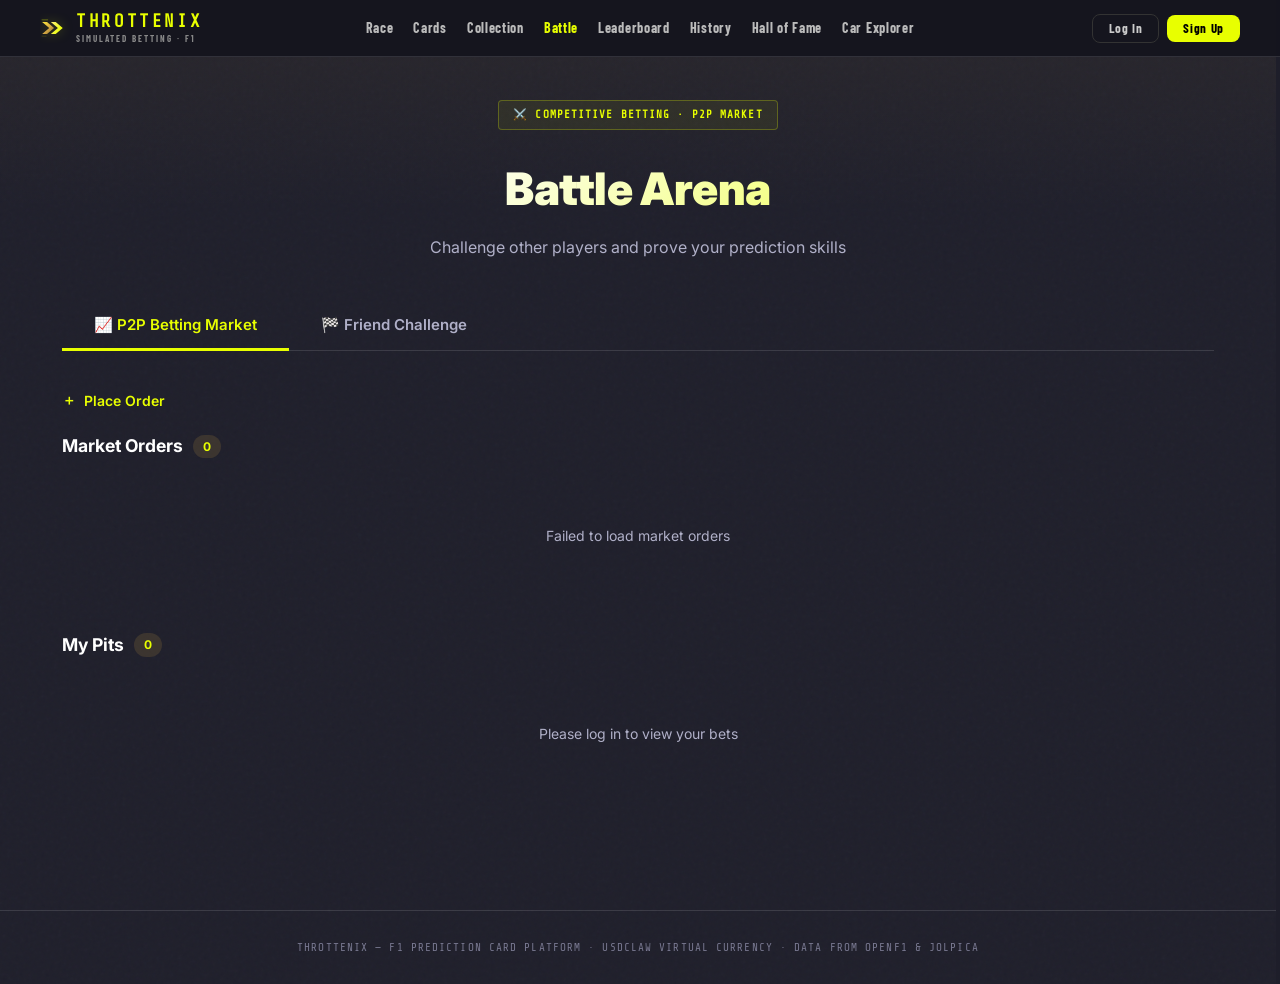
==== commit 86575784: "feat(copy): rebrand all betting to 'Pit' terminology + drop USDC → USDClaw All user-visible 'bet(s)'" ====
--- a/static/battle.html
+++ b/static/battle.html
@@ -400,7 +400,7 @@
       </div>
 
       <div class="form-panel" id="p2p-form" style="display:none">
-        <h3>➕ Place New Bet Order</h3>
+        <h3>➕ New Pit Order</h3>
         <div class="form-row">
           <div class="form-group">
             <label>Select Race</label>
@@ -421,7 +421,7 @@
             <input type="number" id="p2p-odds" value="2.0" min="1.1" max="50" step="0.1" placeholder="e.g. 2.0">
           </div>
           <div class="form-group">
-            <label>Bet Amount (◆ USDClaw)</label>
+            <label>Pit Stake (◆ USDClaw)</label>
             <input type="number" id="p2p-amount" value="500" min="100" placeholder="min 100">
           </div>
         </div>
@@ -443,7 +443,7 @@
 
       <!-- My Orders -->
       <div class="section-title" style="margin-top:36px">
-        My Bets
+        My Pits
         <span class="badge" id="my-orders-count">0</span>
       </div>
       <div class="order-list" id="my-orders">
@@ -479,7 +479,7 @@
             </select>
           </div>
           <div class="form-group">
-            <label>Bet Amount (◆ USDClaw)</label>
+            <label>Pit Stake (◆ USDClaw)</label>
             <input type="number" id="ch-amount" value="500" min="100" placeholder="min 100">
           </div>
         </div>
@@ -656,7 +656,7 @@
     const orders = data.orders || data || [];
     document.getElementById('my-orders-count').textContent = orders.length;
     if (!orders.length) {
-      el.innerHTML = `<div class="empty-state"><div class="empty-icon">📝</div><p>No bets yet — try placing an order!</p></div>`;
+      el.innerHTML = `<div class="empty-state"><div class="empty-icon">📝</div><p>No pits yet — try placing an order!</p></div>`;
       return;
     }
     el.innerHTML = orders.map(o => orderCardHTML(o, 'my')).join('');
@@ -707,7 +707,7 @@
 
   if (!raceVal || !driverVal) { resultEl.innerHTML = '<div class="result-msg err">Please select a race and driver</div>'; return; }
   if (!oddsVal || oddsVal < 1.1 || oddsVal > 50) { resultEl.innerHTML = '<div class="result-msg err">Odds must be between 1.1 and 50</div>'; return; }
-  if (!amtVal || amtVal < 100) { resultEl.innerHTML = '<div class="result-msg err">Minimum bet is ◆ 100</div>'; return; }
+  if (!amtVal || amtVal < 100) { resultEl.innerHTML = '<div class="result-msg err">Minimum pit is ◆ 100</div>'; return; }
 
   const raceObj = races.find(r => String(r.race_id || r.round) === String(raceVal));
   const driverObj = drivers.find(d => String(d.driver_id) === String(driverVal));
@@ -726,7 +726,7 @@
     });
     resultEl.innerHTML = `<div class="result-msg ok">✓ Order placed! Waiting for another player to accept.</div>`;
     toggleP2PForm();
-    showToast('Bet order placed, waiting for a taker!', 'success');
+    showToast('Pit placed — waiting for a taker!', 'success');
     loadAvailableOrders();
     loadMyOrders();
     refreshBalance();
@@ -743,7 +743,7 @@
       method: 'POST',
       body: JSON.stringify({ order_id: orderId }),
     });
-    showToast('Order accepted! Bet confirmed.', 'success');
+    showToast('Order accepted! Pit confirmed.', 'success');
     loadAvailableOrders();
     loadMyOrders();
     refreshBalance();
@@ -761,7 +761,7 @@
   const resultEl  = document.getElementById('ch-create-result');
 
   if (!raceVal || !driverVal) { resultEl.innerHTML = '<div class="result-msg err">Please select a race and driver</div>'; return; }
-  if (!amtVal || amtVal < 100) { resultEl.innerHTML = '<div class="result-msg err">Minimum bet is ◆ 100</div>'; return; }
+  if (!amtVal || amtVal < 100) { resultEl.innerHTML = '<div class="result-msg err">Minimum pit is ◆ 100</div>'; return; }
 
   const raceObj   = races.find(r => String(r.race_id || r.round) === String(raceVal));
   const driverObj = drivers.find(d => String(d.driver_id) === String(driverVal));
--- a/static/assets/css/style.css
+++ b/static/assets/css/style.css
@@ -860,6 +860,88 @@
   font-weight: 700; color: var(--text-primary);
 }
 
+/* ─── PIT STATS v2 — fastest + reliability + leaderboard ─── */
+.pit-v2-grid {
+  display: grid; grid-template-columns: 1fr 1fr; gap: 14px;
+}
+@media (max-width: 720px) { .pit-v2-grid { grid-template-columns: 1fr; } }
+.pit-v2-subtitle {
+  font-family: var(--font-hud); font-size: 10px; font-weight: 700;
+  text-transform: uppercase; letter-spacing: 0.1em; color: var(--text-muted);
+  margin-bottom: 10px;
+}
+.pit-v2-row {
+  display: grid; grid-template-columns: 92px 46px 1fr 48px 42px;
+  align-items: center; gap: 8px; margin-bottom: 7px; font-size: 12px;
+}
+.pit-v2-team { font-weight: 700; white-space: nowrap; overflow: hidden; text-overflow: ellipsis; }
+.pit-v2-fast { font-family: var(--font-hud); font-weight: 800; text-align: right; color: var(--text-primary); }
+.pit-v2-bar-bg { height: 14px; background: rgba(255,255,255,0.03); border-radius: 2px; overflow: hidden; position: relative; }
+.pit-v2-bar-fill { height: 100%; transition: width 1s cubic-bezier(.22,1,.36,1); }
+.pit-v2-avg { font-family: var(--font-hud); font-size: 11px; color: var(--text-muted); text-align: right; }
+.pit-v2-rel {
+  display: inline-block; min-width: 32px; text-align: center;
+  padding: 2px 6px; border-radius: 3px; font-size: 10px; font-weight: 800;
+  font-family: var(--font-hud);
+}
+.pit-v2-rel.good { background: rgba(52,211,153,0.15); color: #34d399; }
+.pit-v2-rel.ok   { background: rgba(251,191,36,0.15); color: #fbbf24; }
+.pit-v2-rel.bad  { background: rgba(248,113,113,0.15); color: #f87171; }
+
+.pit-lb-row {
+  display: grid; grid-template-columns: 30px 52px 1fr 90px;
+  gap: 8px; align-items: center; padding: 6px 0;
+  border-bottom: 1px solid rgba(255,255,255,0.03);
+  font-size: 12px;
+}
+.pit-lb-row:last-child { border-bottom: none; }
+.pit-lb-pos { font-family: var(--font-hud); font-weight: 800; color: var(--text-muted); text-align: center; }
+.pit-lb-pos.p1 { color: #FFD700; }
+.pit-lb-pos.p2 { color: #C0C0C0; }
+.pit-lb-pos.p3 { color: #CD7F32; }
+.pit-lb-time { font-family: var(--font-hud); font-weight: 800; color: var(--text-primary); }
+.pit-lb-driver { overflow: hidden; text-overflow: ellipsis; white-space: nowrap; }
+.pit-lb-team { font-size: 11px; color: var(--text-muted); text-align: right; overflow: hidden; text-overflow: ellipsis; white-space: nowrap; }
+
+/* ─── AI ANALYSIS v2 — expanded sections ─── */
+.ai-insight-grid {
+  display: grid; grid-template-columns: repeat(auto-fit, minmax(240px, 1fr));
+  gap: 12px; margin-bottom: 18px;
+}
+.ai-insight-card {
+  background: rgba(255,255,255,0.02); border: 1px solid var(--border);
+  border-radius: 8px; padding: 12px 14px;
+}
+.ai-insight-label {
+  font-family: var(--font-hud); font-size: 10px; font-weight: 700;
+  text-transform: uppercase; letter-spacing: 0.08em; color: var(--gold);
+  margin-bottom: 6px; display: flex; align-items: center; gap: 6px;
+}
+.ai-insight-summary {
+  font-size: 13px; font-weight: 600; color: var(--text-primary);
+  line-height: 1.45; margin-bottom: 4px;
+}
+.ai-insight-detail {
+  font-size: 11px; color: var(--text-muted); line-height: 1.5;
+}
+.ai-strategy-role {
+  display: grid; grid-template-columns: 80px 1fr;
+  gap: 8px; padding: 8px 0;
+  border-bottom: 1px solid rgba(255,255,255,0.04);
+  font-size: 12px;
+}
+.ai-strategy-role:last-child { border-bottom: none; }
+.ai-strategy-role-label {
+  font-family: var(--font-hud); font-size: 10px; font-weight: 800;
+  text-transform: uppercase; letter-spacing: .07em;
+  align-self: center;
+}
+.ai-strategy-role-label.leader  { color: #34d399; }
+.ai-strategy-role-label.chaser  { color: #fbbf24; }
+.ai-strategy-role-label.dark    { color: #a855f7; }
+.ai-strategy-name { font-weight: 700; color: var(--text-primary); margin-bottom: 2px; }
+.ai-strategy-play { color: var(--text-secondary); font-size: 11px; line-height: 1.45; }
+
 /* ─── WEATHER DASHBOARD ─── */
 .weather-dash {
   display: grid; grid-template-columns: repeat(auto-fit, minmax(120px, 1fr));
@@ -975,10 +1057,39 @@
 }
 .pd-bal-lbl { font-size: 9px; color: #555; text-transform: uppercase; letter-spacing: .08em; margin-bottom: 3px; }
 .pd-bal-amt { font-family: var(--font-hud); font-size: 16px; color: #e8ff00; font-weight: 700; }
-.pd-menu { flex: 1; padding: 8px 0; }
+.pd-menu { flex: 1; padding: 8px 0; overflow-y: auto; }
 .pd-menu-label {
   padding: 10px 14px 4px; font-size: 10px; color: #555;
   text-transform: uppercase; letter-spacing: .08em; font-weight: 700;
+}
+/* ─ Accordion groups ─ */
+.pd-acc-head {
+  display: flex; align-items: center; justify-content: space-between;
+  padding: 9px 14px; font-size: 13px; color: #aaa; cursor: pointer;
+  transition: background .15s; user-select: none;
+}
+.pd-acc-head:hover { background: rgba(255,255,255,.04); color: #eee; }
+.pd-acc-row-right { display: flex; align-items: center; gap: 6px; flex-shrink: 0; }
+.pd-chevron { font-size: 10px; color: #555; transition: color .15s; }
+.pd-acc-head:hover .pd-chevron { color: #999; }
+.pd-ext-link {
+  font-size: 11px; color: #555; text-decoration: none;
+  padding: 1px 4px; border-radius: 3px; transition: all .15s;
+  border: 1px solid transparent;
+}
+.pd-ext-link:hover { color: #e8ff00; border-color: rgba(232,255,0,.3); background: rgba(232,255,0,.07); }
+.pd-acc-body {
+  overflow: hidden; max-height: 0;
+  transition: max-height .25s cubic-bezier(.4,0,.2,1);
+}
+.pd-acc-body.open { max-height: 300px; }
+.pd-ext-item { text-decoration: none; }
+.pd-ext-item::after { content: ' ↗'; font-size: 10px; color: #555; margin-left: 3px; }
+/* ─ Divider between sections ─ */
+.pd-section-divider {
+  padding: 12px 14px 4px; font-size: 9px; font-weight: 700;
+  color: #333; text-transform: uppercase; letter-spacing: .1em;
+  border-top: 1px solid rgba(255,255,255,.05); margin-top: 4px;
 }
 .pd-menu-item {
   display: flex; align-items: center; padding: 9px 14px;
@@ -1079,3 +1190,21 @@
 .pd-pnl-summary { display: flex; gap: 10px; margin-bottom: 16px; }
 .pd-chart-wrap { background: #0a0a14; border-radius: 8px; padding: 8px; }
 .pd-line-chart { width: 100%; }
+.pd-cta-block {
+  padding: 10px 12px 6px; display: flex; flex-direction: column; gap: 6px;
+}
+.pd-cta-btn {
+  display: block; text-align: center; padding: 9px 12px;
+  border-radius: 7px; font-size: 13px; font-weight: 700;
+  font-family: 'Barlow Condensed', var(--font-hud), sans-serif;
+  text-decoration: none; transition: all .18s; letter-spacing: .04em;
+}
+.pd-cta-btn:not(.secondary) {
+  background: #e8ff00; color: #000;
+}
+.pd-cta-btn:not(.secondary):hover { background: #d4e800; }
+.pd-cta-btn.secondary {
+  background: rgba(232,255,0,.08); color: #e8ff00;
+  border: 1px solid rgba(232,255,0,.25);
+}
+.pd-cta-btn.secondary:hover { background: rgba(232,255,0,.15); }
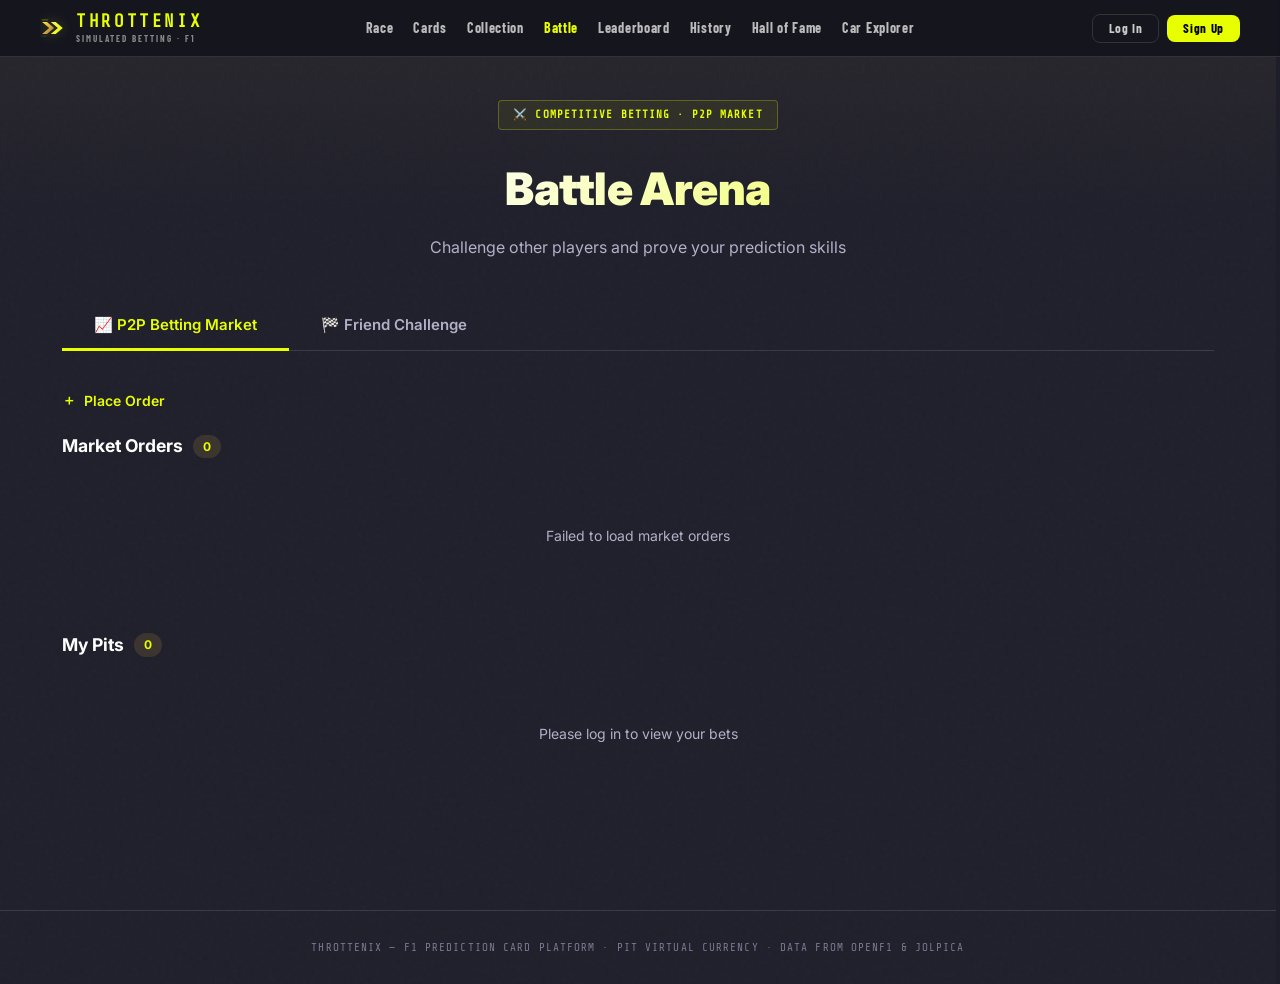
==== commit 356fb60e: "fix: Pit is the token (USDClaw/USDC → Pit) + make homepage buttons clickable Token rebrand — 'Pit' i" ====
--- a/static/battle.html
+++ b/static/battle.html
@@ -421,7 +421,7 @@
             <input type="number" id="p2p-odds" value="2.0" min="1.1" max="50" step="0.1" placeholder="e.g. 2.0">
           </div>
           <div class="form-group">
-            <label>Pit Stake (◆ USDClaw)</label>
+            <label>Pit Stake (◆ Pit)</label>
             <input type="number" id="p2p-amount" value="500" min="100" placeholder="min 100">
           </div>
         </div>
@@ -479,7 +479,7 @@
             </select>
           </div>
           <div class="form-group">
-            <label>Pit Stake (◆ USDClaw)</label>
+            <label>Pit Stake (◆ Pit)</label>
             <input type="number" id="ch-amount" value="500" min="100" placeholder="min 100">
           </div>
         </div>
@@ -554,7 +554,7 @@
 
 <footer class="footer">
   <div class="container">
-    <p>Throttenix — F1 Prediction Card Platform · USDClaw Virtual Currency · Data from OpenF1 &amp; Jolpica</p>
+    <p>Throttenix — F1 Prediction Card Platform · Pit Virtual Currency · Data from OpenF1 &amp; Jolpica</p>
   </div>
 </footer>
 
